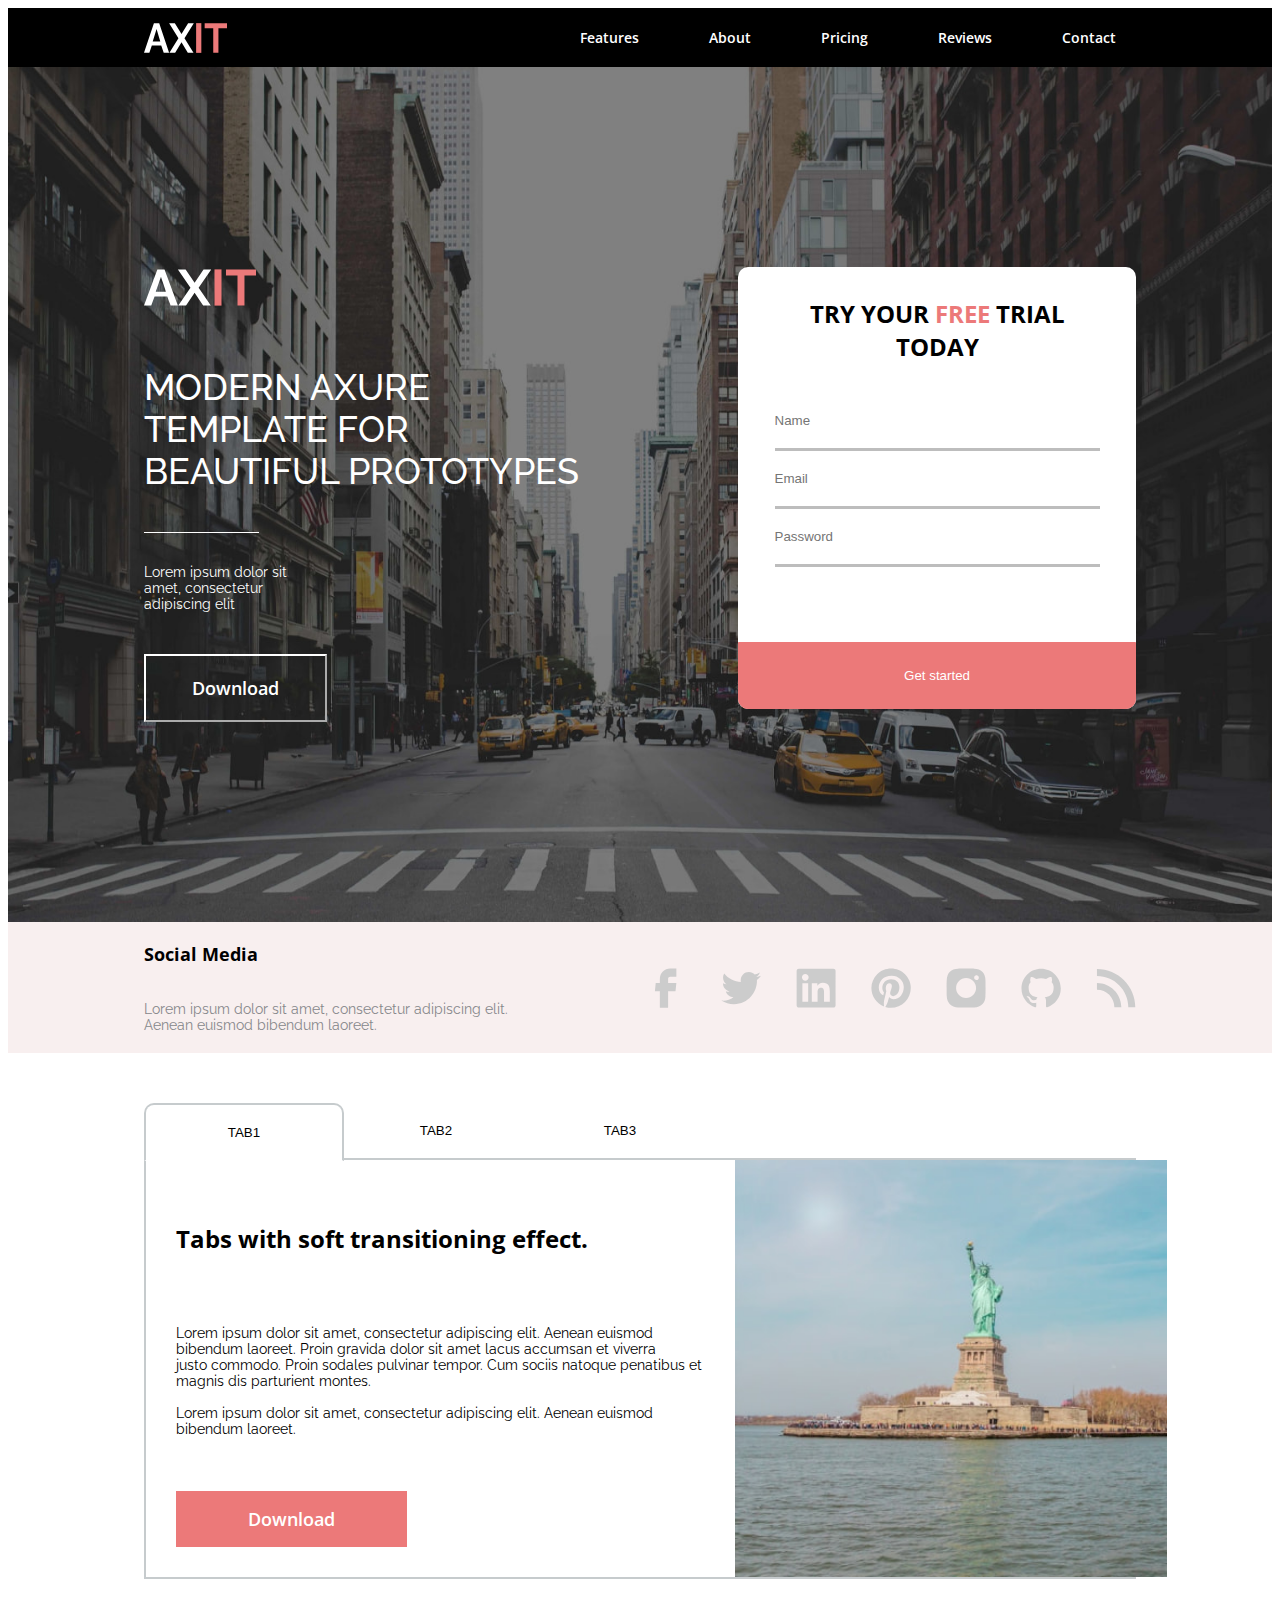
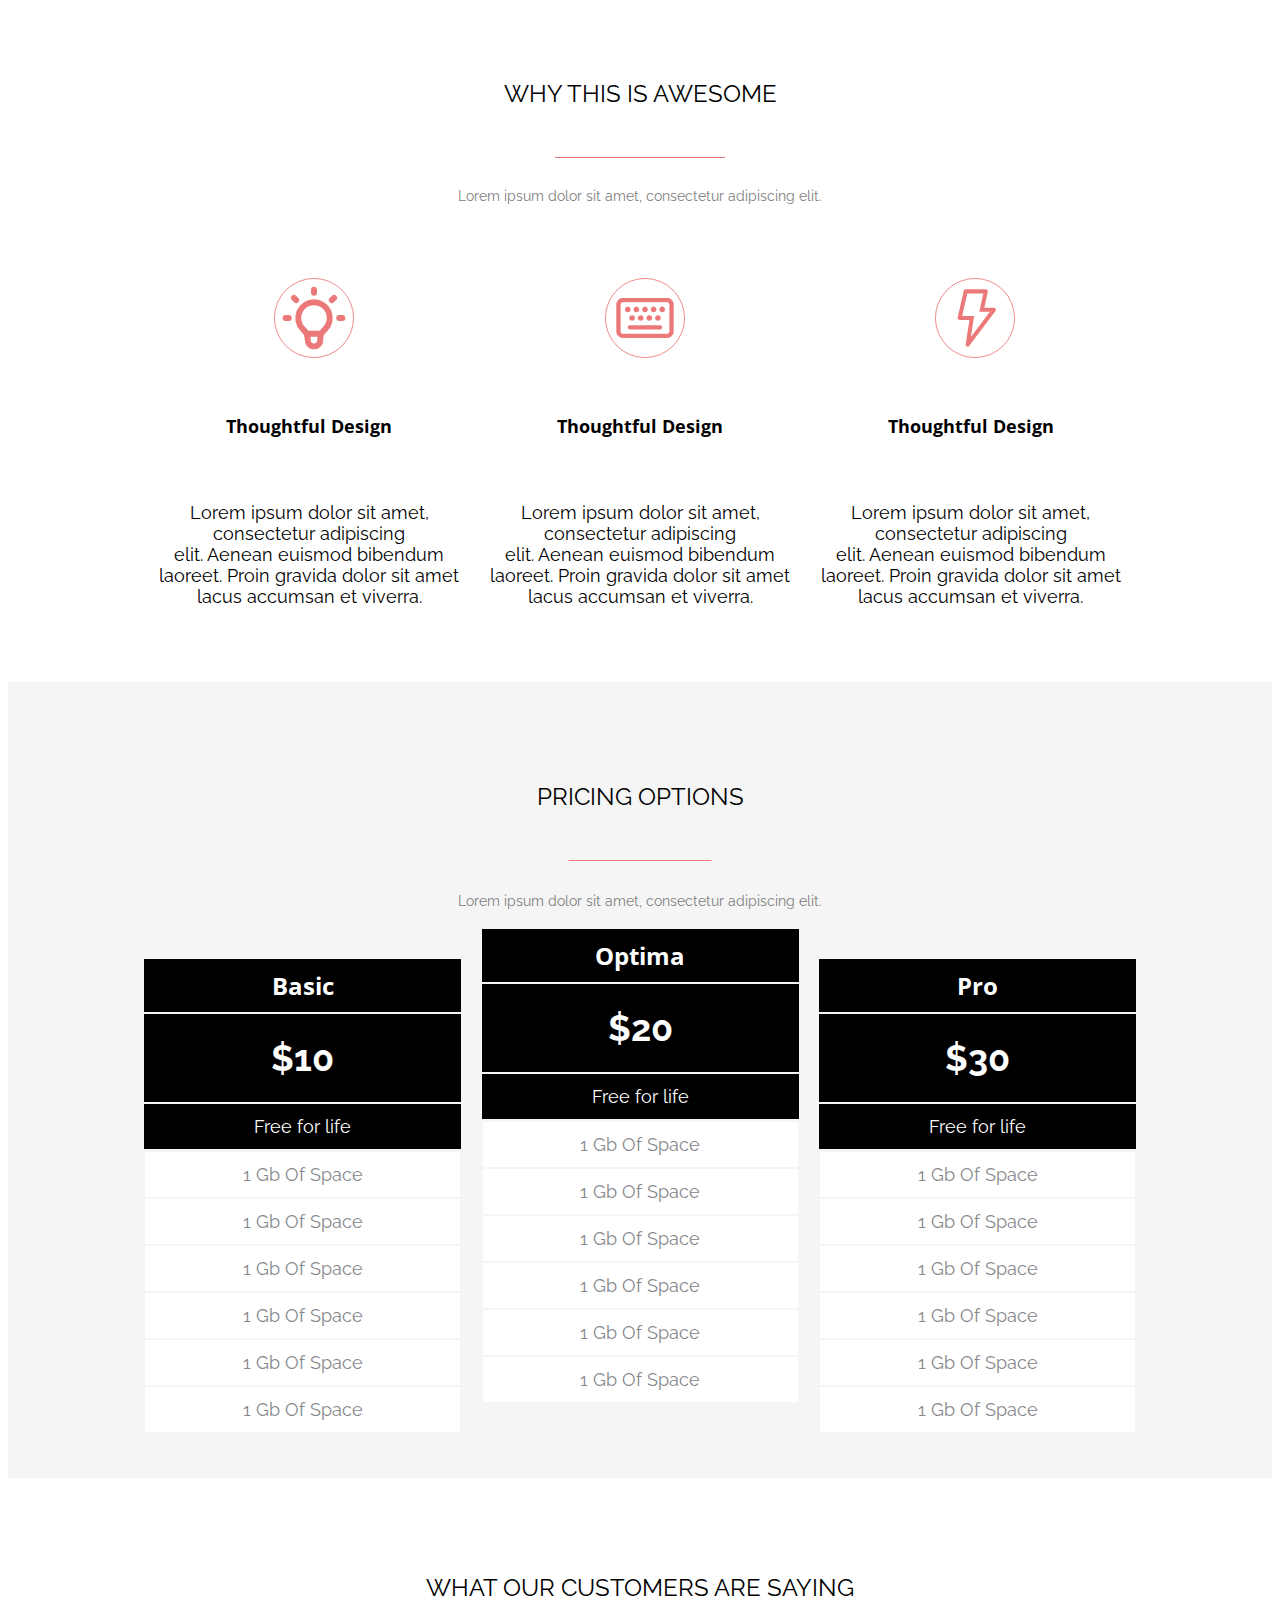
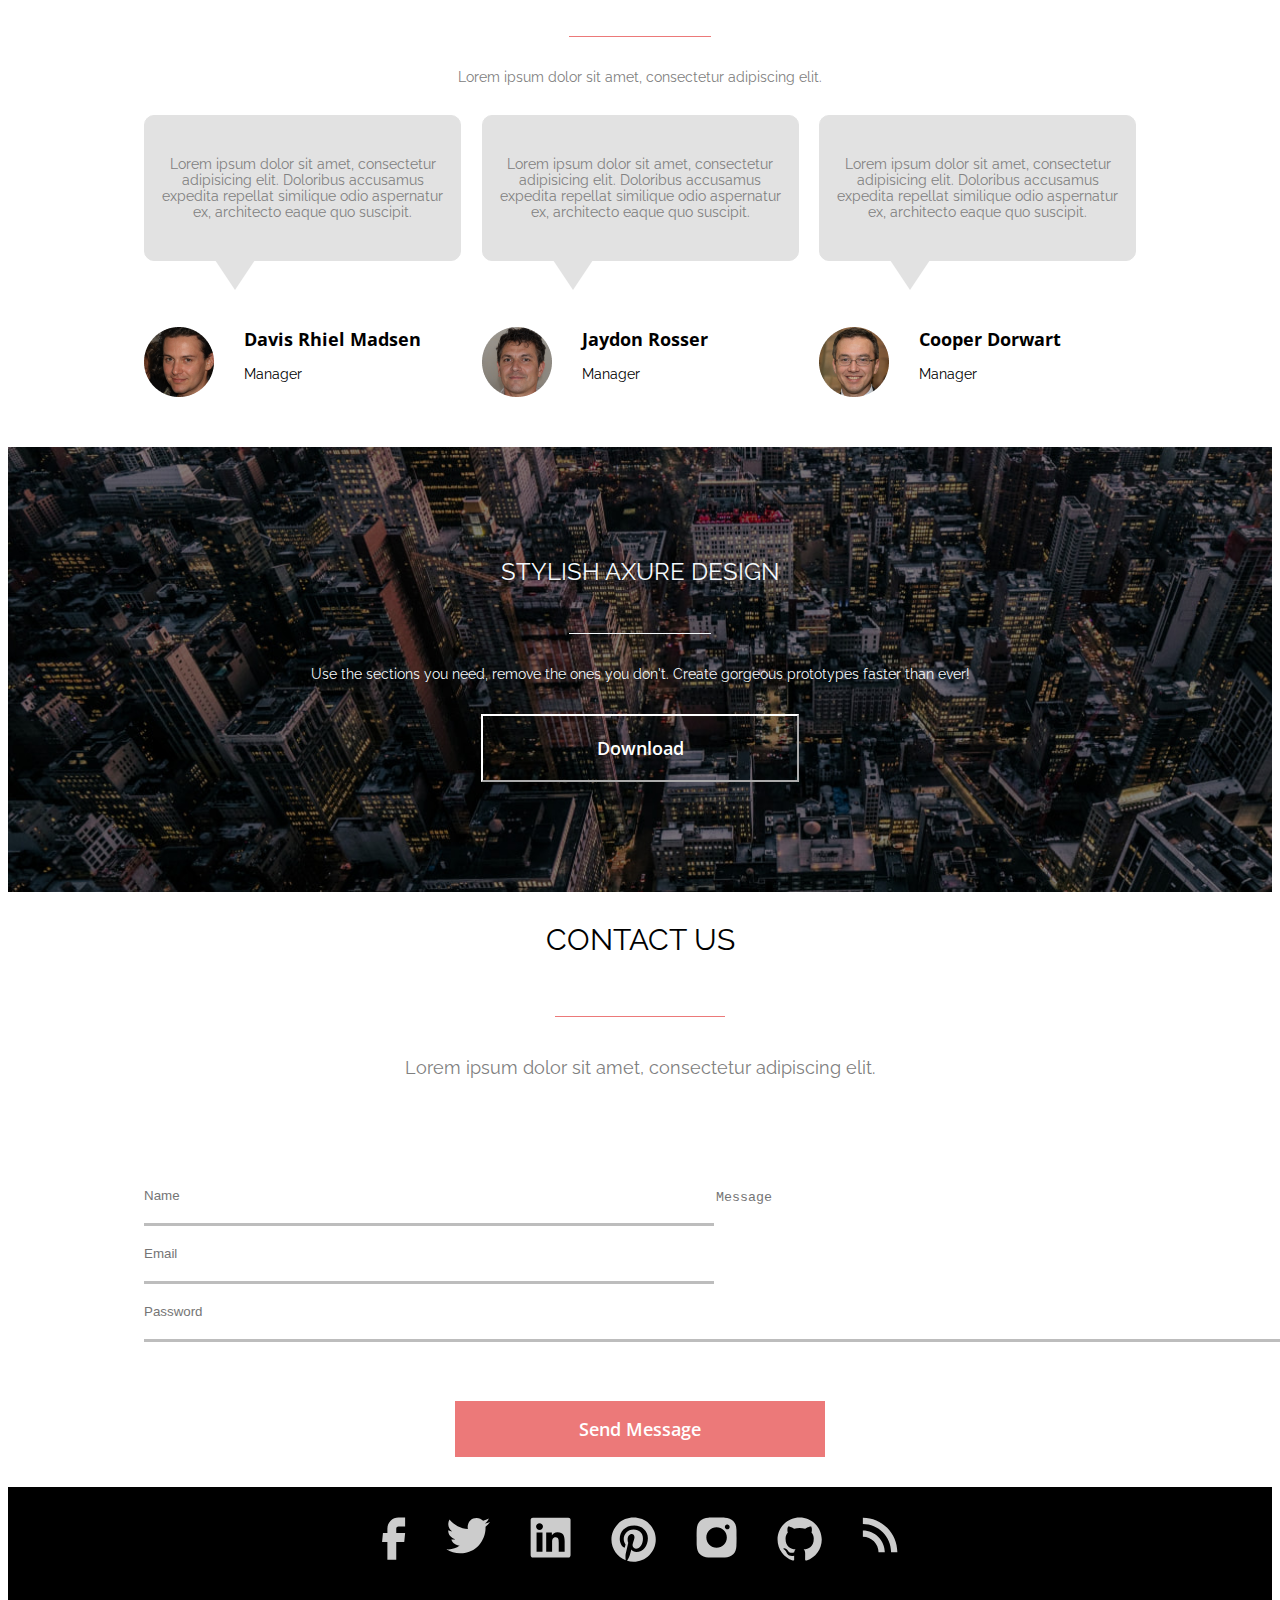
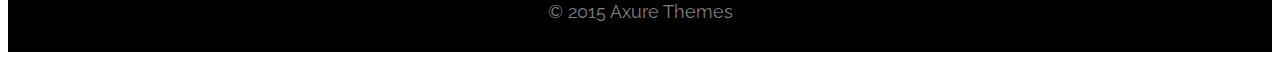
==== index.html @ 481544b3 "homework1" ====
<!DOCTYPE html>
<html lang="en">
<head>
    <meta charset="UTF-8">
    <title>Title</title>
    <link href="https://fonts.googleapis.com/css2?family=Raleway&display=swap" rel="stylesheet">
    <link href="https://fonts.googleapis.com/css2?family=Open+Sans&display=swap" rel="stylesheet">
    <link rel="stylesheet" href="css/main.css" type="text/css">
    <meta name="viewport" content="width=device-width, initial-scale=1.0">
</head>
<body>
<header class="header">
    <div class="loft container">
        <img class="loft__logo" src="/picture/header/AXIT.svg" alt="AXIT" width="83px" height="30px">
        <nav>
        <ul class="loft__menu menu">
            <li><a class="menu__nav" href="#">Features</a></li>
            <li><a class="menu__nav" href="#">About</a></li>
            <li><a style="color:white" class="menu__nav" href="#Pricing">Pricing</a></li>
            <li><a class="menu__nav" href="#">Reviews</a></li>
            <li><a style="color:white" class="menu__nav" href="#Contact">Contact</a></li>
        </ul>
        </nav>
    </div>
</header>
<main>
<section class="axit">
    <div class="container preview">
        <div class="container__content">
            <img src="/picture/AXIT/axit-logo(desktop).svg" class="container__content--axit" width="165px" height="55px" alt="AXIT">
            <h1 class="container__content--title">MODERN AXURE TEMPLATE FOR BEAUTIFUL PROTOTYPES</h1>
            <p class="container__content--subtitle">Lorem ipsum dolor sit amet, consectetur adipiscing elit</p>
            <button class="container__content--button">Download</button>
        </div>
        <form class="container__input" method="post" action="">
            <h2 class="container__input--title free">TRY YOUR <span class="free__color">FREE</span> TRIAL TODAY</h2>
<label>
    <input class="container__input--field" type="text" placeholder="Name" name="Name">
</label>
            <label>
                <input class="container__input--field" type="email" placeholder="Email" name="email">
            </label>
           <label>
               <input class="container__input--field" type="password" placeholder="Password" name="password">
           </label>
            <input class="container__input--button" type="submit" value="Get started">
        </form>
    </div>
</section>
<section class="social-media">
    <div class="social container">
        <div class="social__network">
            <h2 class="social__network--title">Social Media</h2>
            <p class="social__network--subtitle">Lorem ipsum dolor sit amet, consectetur adipiscing elit.
                Aenean euismod bibendum laoreet.</p>
        </div>
        <ul class="social__logo">
            <li>
                <a href="#" title="Facebook" class="social__img-wrap">
                    <img src="/picture/footer/facebook.svg" alt="facebook" class="social__img"></a></li>
            <li>
                <a href="#" title="Twitter" class="social__img-wrap">
                    <img src="/picture/footer/twitter.svg" alt="twitter" class="social__img"></a></li>
            <li>
                <a href="#" title="LinkedIn" class="social__img-wrap">
                    <img src="/picture/footer/in.svg" alt="in" class="social__img"></a></li>
            <li>
                <a href="#" title="Pinterest" class="social__img-wrap">
                    <img src="/picture/footer/p.svg" alt="p" class="social__img"></a></li>
            <li>
                <a href="#" title="Instagram" class="social__img-wrap">
                    <img src="/picture/footer/insta.svg" alt="insta" class="social__img"></a></li>
            <li>
                <a href="#" title="Github" class="social__img-wrap">
                    <img src="/picture/footer/github.svg" alt="github" class="social__img"></a></li>
            <li>
                <a href="#" title="Wi-Fi" class="social__img-wrap">
                    <img src="/picture/footer/wi-fi.svg" alt="wi-fi" class="social__img"></a></li>
        </ul>
    </div>





</section>
<section class="state-freedom">
    <div class="tabs container">
        <ul class="tabs__buttons button">
            <li>
                <button class="button__item button__item--active" type="button">TAB1</button>
            </li>
            <li>
                <button class="button__item" type="button">TAB2</button>
            </li>
            <li>
                <button class="button__item" type="button">TAB3</button>
            </li>
        </ul>

        <div class="content">
            <div class="content__description">
                <h2 class="content__description--title" >Tabs with soft transitioning effect.</h2>
                <p class="content__description--information">Lorem ipsum dolor sit amet, consectetur adipiscing elit. Aenean euismod<br>
                bibendum laoreet. Proin gravida dolor sit amet lacus accumsan et viverra<br>
                justo commodo. Proin sodales pulvinar tempor. Cum sociis natoque
                penatibus et magnis dis parturient montes.<br>
                <br>
                Lorem ipsum dolor sit amet, consectetur adipiscing elit. Aenean euismod
                bibendum laoreet.</p>
                <button class="content__description--button" type="button">Download</button>
                </div>
            <picture>
                <source srcset="/picture/State(tablet).jpg" media="(max-width:1510px)">
                <img class="state" src="/picture/Rectangle 111.png" alt="freedom">
            </picture>
        </div>
    </div>
</section>
<section class="awesome container">
    <h2 class="title">WHY THIS IS AWESOME</h2>

    <p class="subtitle">Lorem ipsum dolor sit amet, consectetur adipiscing elit.</p>
    <ul class="description">
        <li class="description__design">
            <p class="description__design--title awesome-lamp">Thoughtful Design</p>
            <p class="description__design--information">Lorem ipsum dolor sit amet, consectetur adipiscing<br>
            elit. Aenean euismod bibendum laoreet. Proin gravida  dolor sit amet lacus accumsan et viverra.</p>
        </li>
        <li class="description__design">
            <p class="description__design--title awesome-board">Thoughtful Design</p>
            <p class="description__design--information">Lorem ipsum dolor sit amet, consectetur adipiscing<br>
            elit. Aenean euismod bibendum laoreet. Proin gravida  dolor sit amet lacus accumsan et viverra.</p>
        </li>
        <li class="description__design">

            <p class="description__design--title awesome-lightning">Thoughtful Design</p>
            <p class="description__design--information">Lorem ipsum dolor sit amet, consectetur adipiscing<br>
            elit. Aenean euismod bibendum laoreet. Proin gravida  dolor sit amet lacus accumsan et viverra.</p>
        </li>
    </ul>
</section>
<section id="Pricing" class="pricing-options">
<div class="container">
    <h3 class="options">PRICING OPTIONS</h3>
    <p class="subhead">Lorem ipsum dolor sit amet, consectetur adipiscing elit.</p>
        <ul class="blocks">
            <li class="blocks__paragraph">
                <h3 class="blocks__paragraph--basic">Basic</h3>
                <p class="blocks__paragraph--10">$10</p>
                <p class="blocks__paragraph--life">Free for life</p>
                <p class="blocks__paragraph--1gb">1 Gb Of Space</p>
                <p class="blocks__paragraph--1gb">1 Gb Of Space</p>
                <p class="blocks__paragraph--1gb">1 Gb Of Space</p>
                <p class="blocks__paragraph--1gb">1 Gb Of Space</p>
                <p class="blocks__paragraph--1gb">1 Gb Of Space</p>
                <p class="blocks__paragraph--1gb">1 Gb Of Space</p>
        </li>
        <li class="blocks__paragraph blocks__middle">
            <h3 class="blocks__paragraph--basic">Optima</h3>
            <p class="blocks__paragraph--10">$20</p>
            <p class="blocks__paragraph--life">Free for life</p>
            <p class="blocks__paragraph--1gb">1 Gb Of Space</p>
            <p class="blocks__paragraph--1gb">1 Gb Of Space</p>
            <p class="blocks__paragraph--1gb">1 Gb Of Space</p>
            <p class="blocks__paragraph--1gb">1 Gb Of Space</p>
            <p class="blocks__paragraph--1gb">1 Gb Of Space</p>
            <p class="blocks__paragraph--1gb">1 Gb Of Space</p>
        </li>
        <li class="blocks__paragraph">
            <h3 class="blocks__paragraph--basic">Pro</h3>
            <p class="blocks__paragraph--10">$30</p>
            <p class="blocks__paragraph--life">Free for life</p>
            <p class="blocks__paragraph--1gb">1 Gb Of Space</p>
            <p class="blocks__paragraph--1gb">1 Gb Of Space</p>
            <p class="blocks__paragraph--1gb">1 Gb Of Space</p>
            <p class="blocks__paragraph--1gb">1 Gb Of Space</p>
            <p class="blocks__paragraph--1gb">1 Gb Of Space</p>
            <p class="blocks__paragraph--1gb">1 Gb Of Space</p>
        </li>
    </ul>
</div>
</section>
<section class="customers container">
    <h3 class="customers__header">WHAT OUR CUSTOMERS ARE SAYING</h3>
    <p class="customers__subhead">Lorem ipsum dolor sit amet, consectetur adipiscing elit.</p>

    <ul class="list">
        <li class="list__description none">
            <p class="list__description--information">Lorem ipsum dolor sit amet,
                consectetur adipisicing elit. Doloribus
                accusamus expedita repellat similique
                odio aspernatur ex, architecto eaque
                quo suscipit.</p>
        <div class="workers">
            <img src="picture/Ellipse 7 (1).png" alt="face">
            <div class="contacts">
                <p class="contacts__name">Davis Rhiel Madsen</p>
                <p class="contacts__info">Manager</p>
            </div>
        </div>
        </li>

        <li class="list__description">
            <p class="list__description--information">Lorem ipsum dolor sit amet,
                consectetur adipisicing elit. Doloribus
                accusamus expedita repellat similique
                odio aspernatur ex, architecto eaque
                quo suscipit.</p>
        <div class="workers">
            <img src="picture/второй.png" alt="face2">
            <div>
            <p class="contacts__name">Jaydon Rosser</p>
            <p class="contacts__info">Manager</p>
        </div>
        </div>

        </li>

        <li class="list__description none">
            <p class="list__description--information">Lorem ipsum dolor sit amet,
                consectetur adipisicing elit. Doloribus
                accusamus expedita repellat similique
                odio aspernatur ex, architecto eaque
                quo suscipit.</p>
        <div class="workers">
            <img src="picture/третий.png" alt="face3">
            <div>
                <p class="contacts__name">Cooper Dorwart</p>
                <p class="contacts__info">Manager</p>
        </div>
        </div>
        </li>
    </ul>


</section>
<section class="design-section">
    <div class="design container">
        <h3 class="design__title">STYLISH AXURE DESIGN</h3>
        <p class="design__subtitle">Use the sections you need, remove the ones you don't.  Create gorgeous prototypes faster than ever!</p>
        <button class="design__tab">Download</button>
    </div>
</section>
    <section id="Contact" class="contact">
        <div class="container">
            <h2 class="contact__header">CONTACT US</h2>

            <p class="contact__subtitle">Lorem ipsum dolor sit amet, consectetur adipiscing elit.</p>
            <form class="field" method="post">
                <div class="field__main">
                <div class="field__left">
                    <label>
                        <input class="field__left--one" type="text" placeholder="Name">
                    </label>
                    <label>
                        <input class="field__left--one" type="email" placeholder="Email">
                    </label>
                    <label>
                        <input class="field__left--one" type="password" placeholder="Password">
                    </label>
                </div>
                <div class="field__right">
                    <label>
                        <textarea class="field__right--one" placeholder="Message"></textarea>
                    </label>
                </div>
                </div>
            <button class="button-submit" type="submit">Send Message</button>
            </form>
        </div>
    </section>
</main>
<footer class="footer">
    <div class="container">
    <ul class="logo">
        <li><a href="https://www.facebook.com/" title="Facebook"><img class="logo__facebook" src="/picture/footer/facebook.svg" alt="facebook"></a></li>
        <li><a href="#" title="Twitter"><img class="logo__twitter" src="/picture/footer/twitter.svg" alt="twitter"></a></li>
        <li><a href="#" title="LinkedIn"><img class="logo__in" src="/picture/footer/in.svg" alt="in"></a></li>
        <li><a href="#" title="Pinterest"><img class="logo__p" src="/picture/footer/p.svg" alt="p"></a></li>
        <li><a href="#" title="Instagram"><img class="logo__insta" src="/picture/footer/insta.svg" alt="insta"></a></li>
        <li><a href="#" title="Github"><img class="logo__github" src="/picture/footer/github.svg" alt="github"></a></li>
        <li><a href="#" title="Wi-Fi"><img class="logo__wi-fi" src="/picture/footer/wi-fi.svg" alt="wi-fi"></a></li>
    </ul>
    <p class="office">© 2015 Axure Themes</p>
    </div>

</footer>
</body>
</html>
---- css/main.css ----
@import "general.css";
@import "awesome.css";
@import "customers.css";
@import "state-freedom.css";
@import "pricing-options.css";
@import "design-section.css";
@import "footer.css";
@import "header.css";
@import "axit.css";
@import "social-media.css";
@import "contact.css";
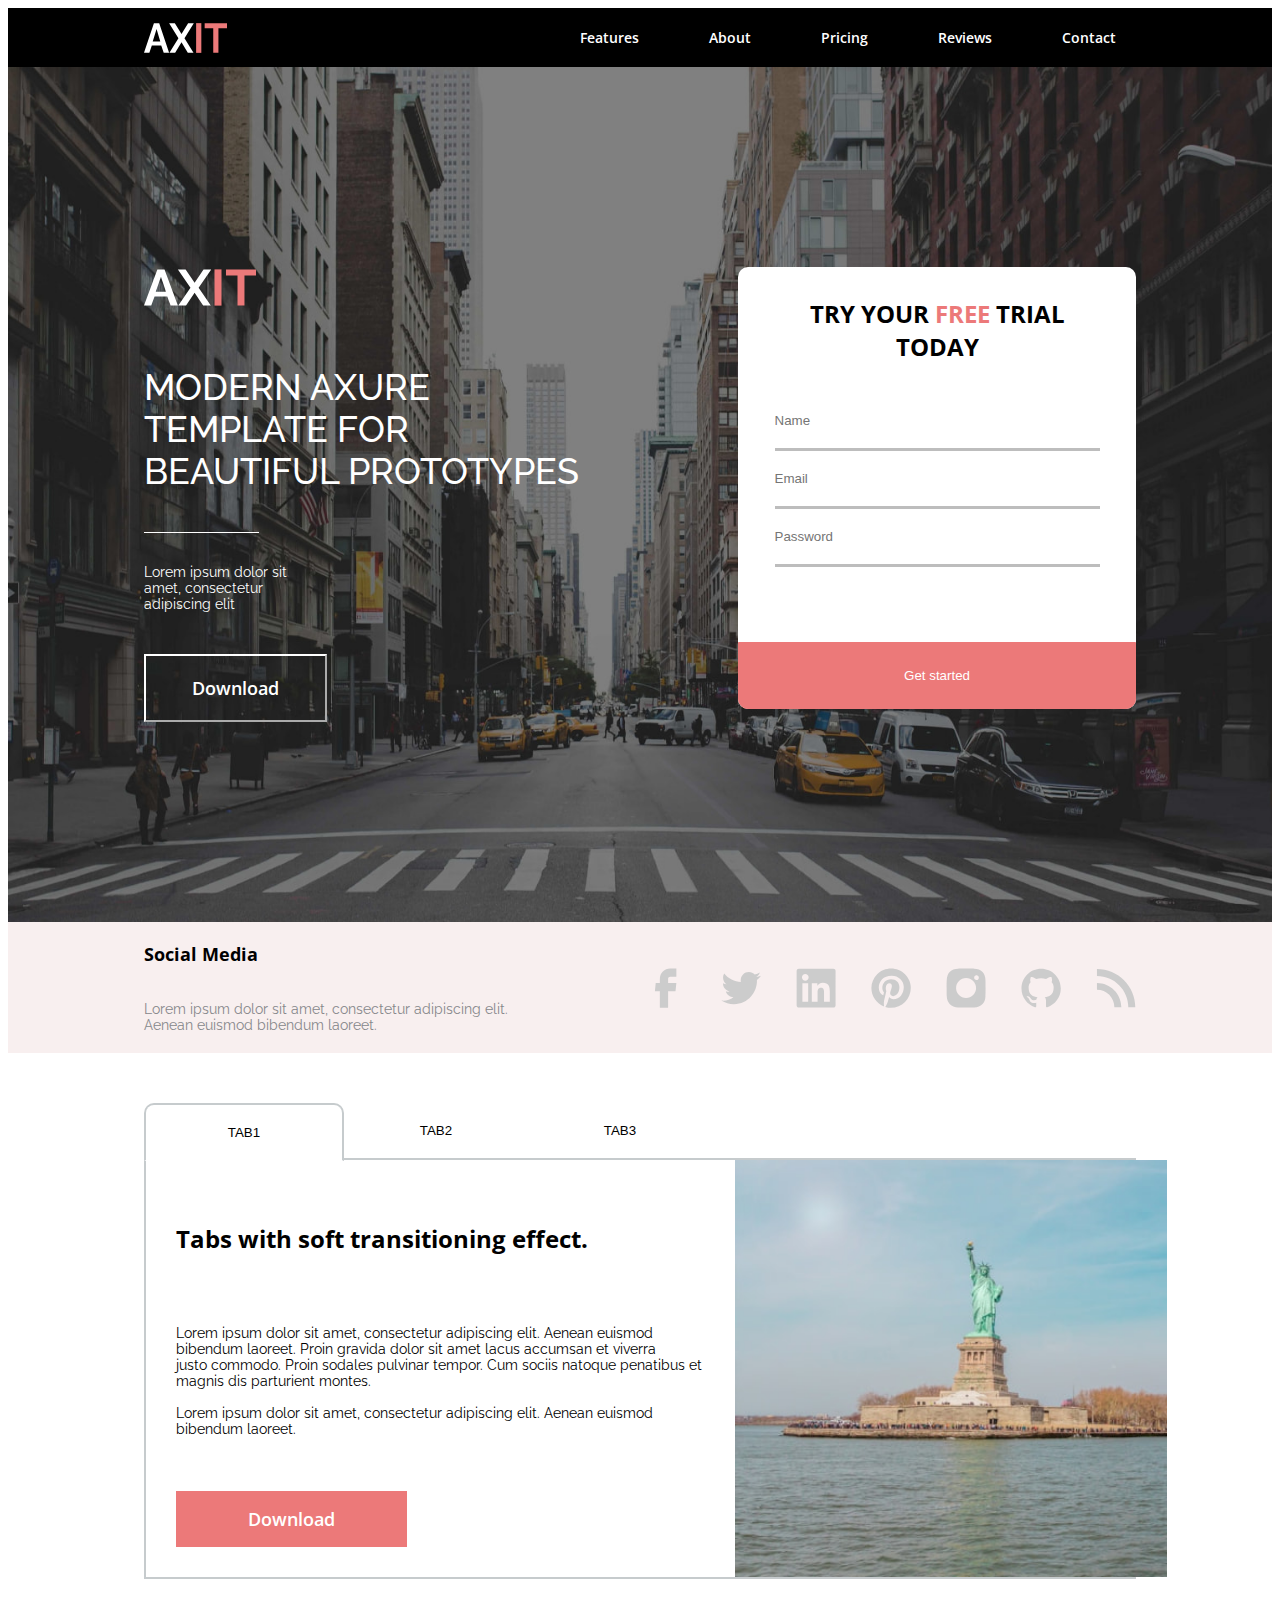
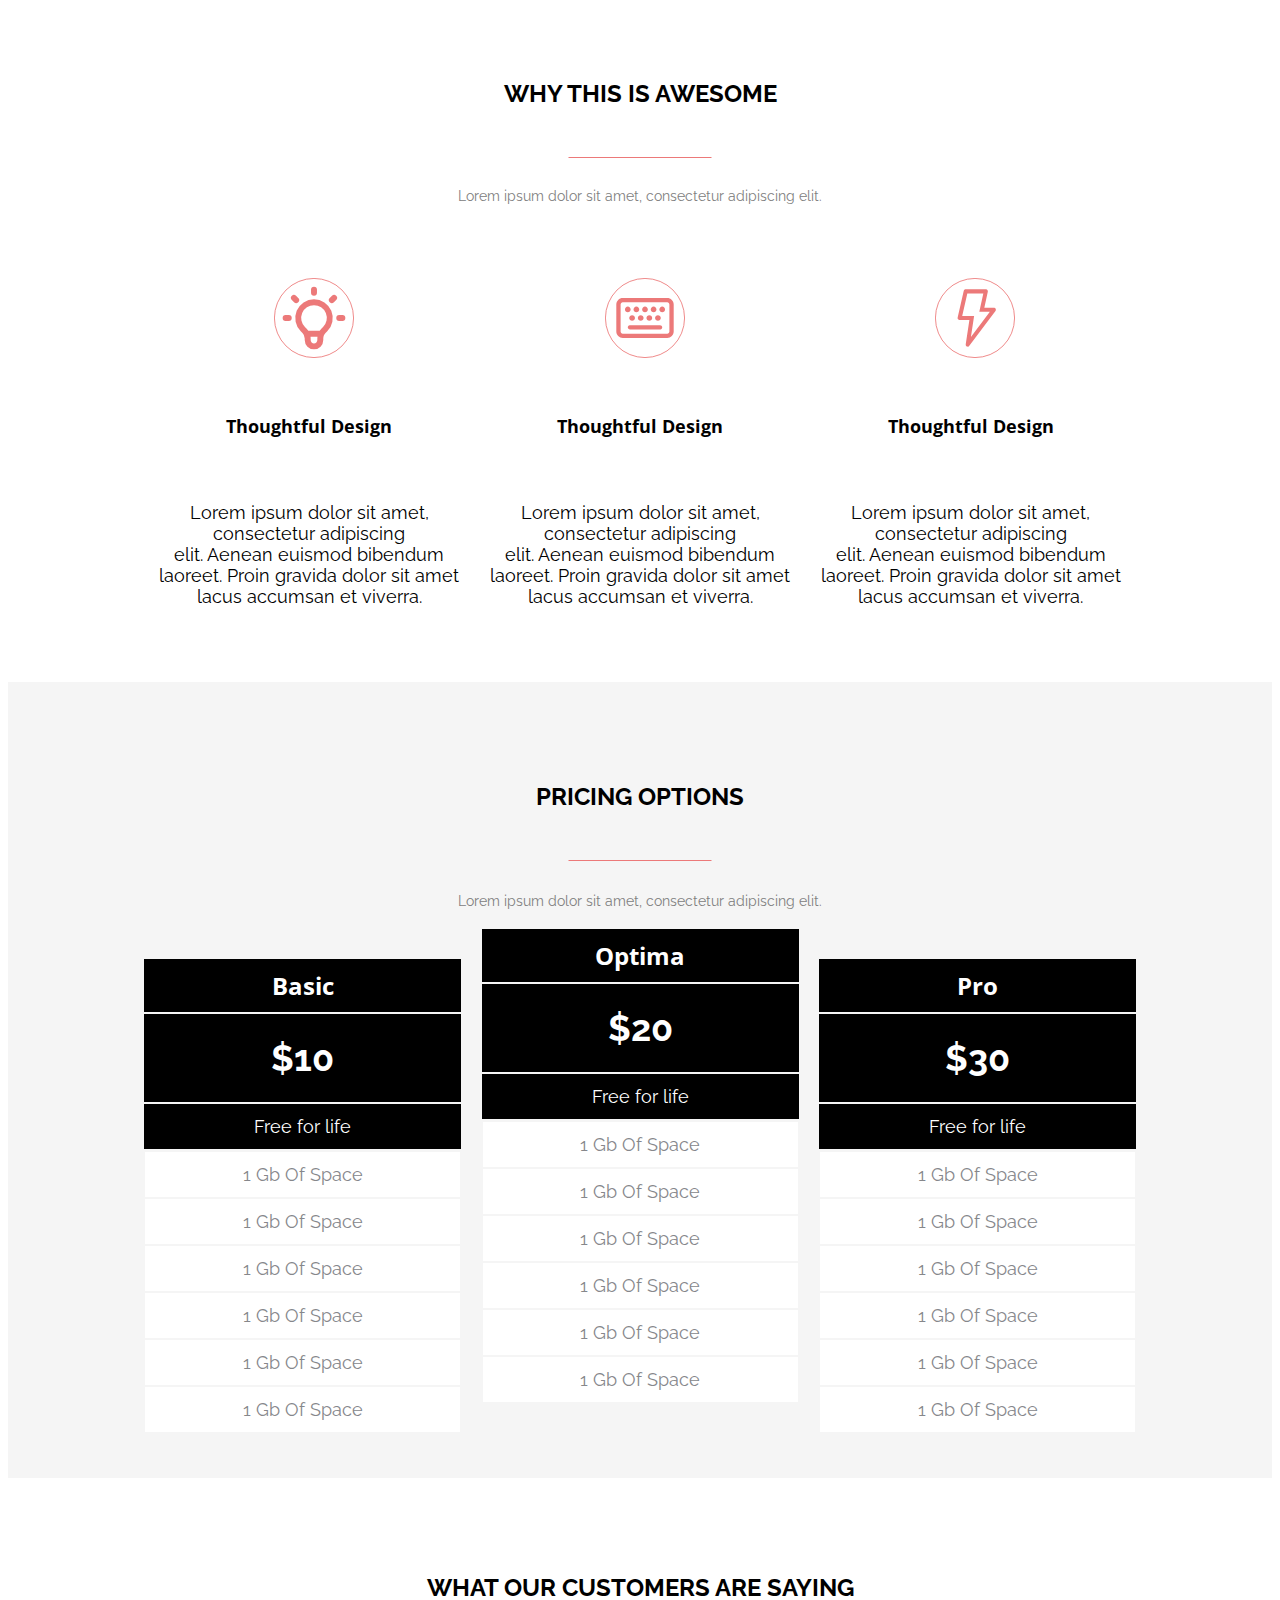
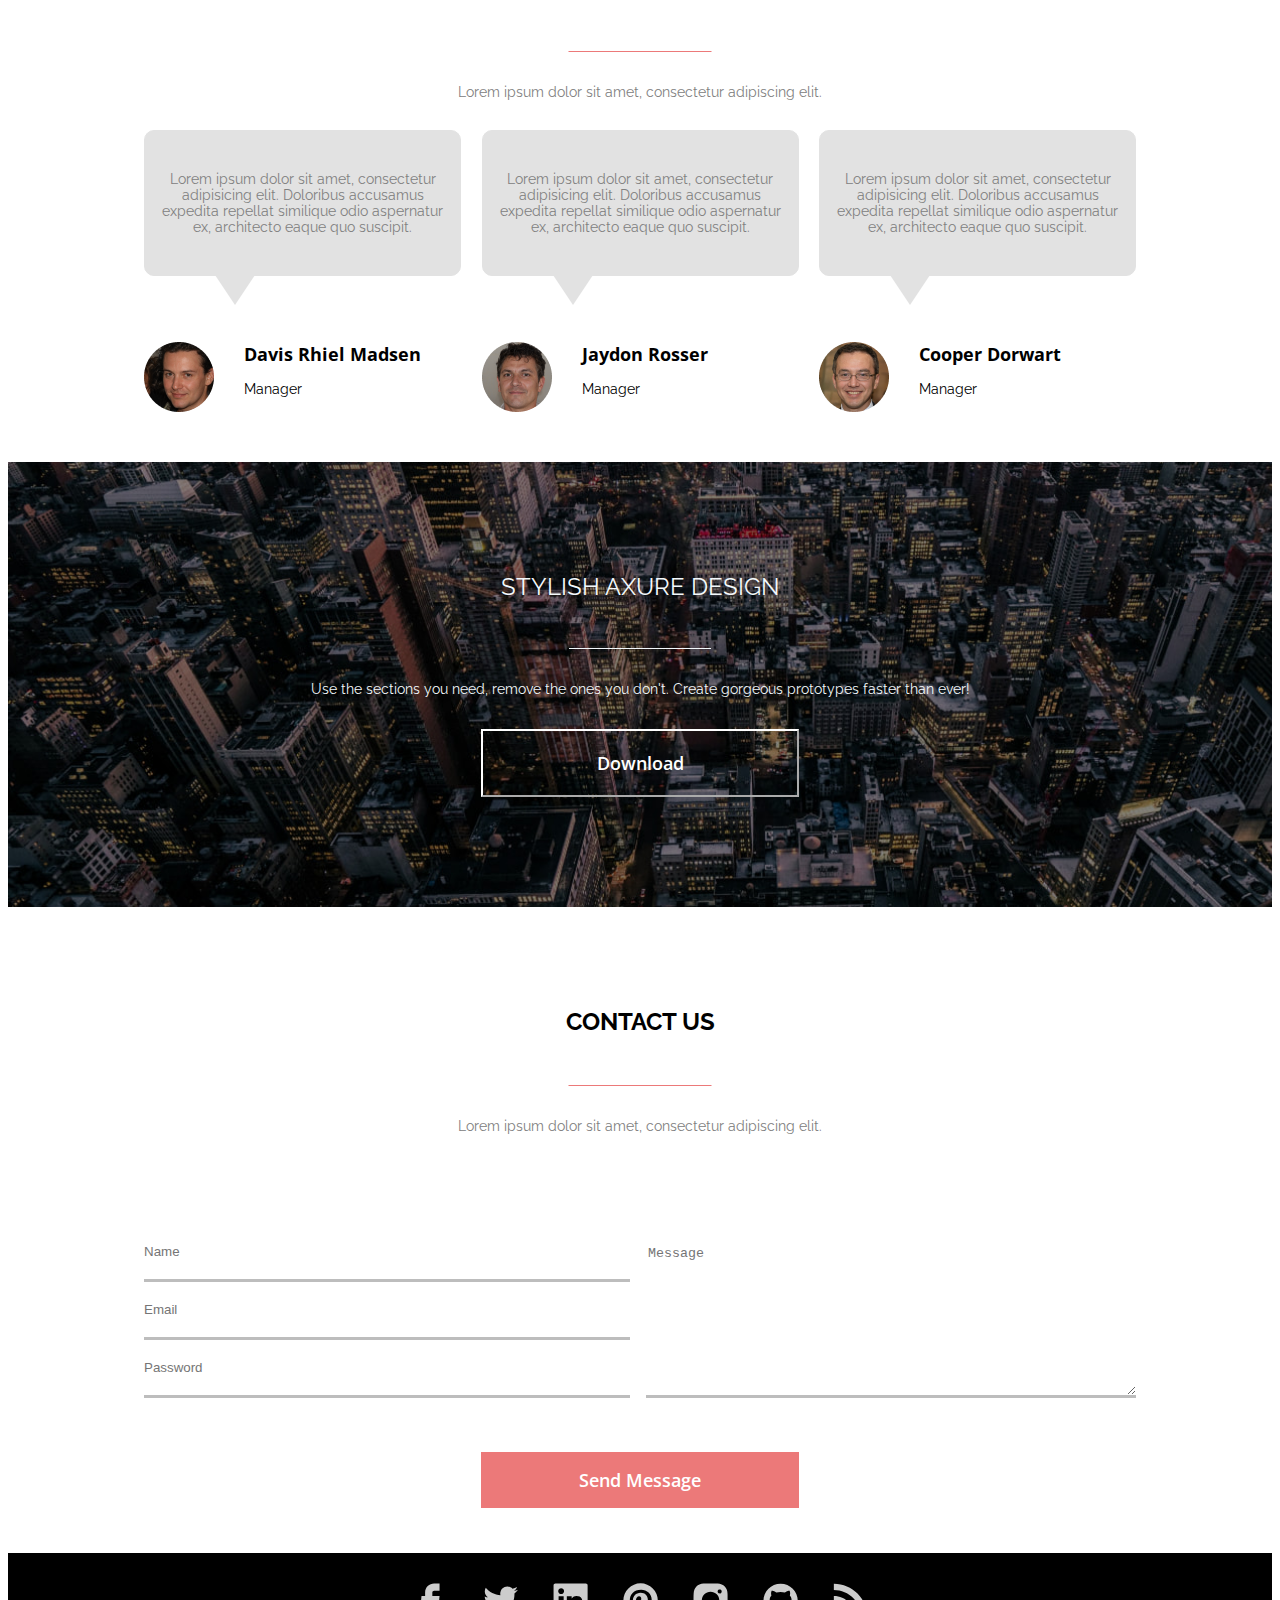
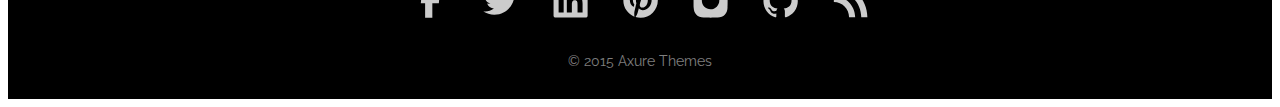
==== commit d26402b4: "homework1" ====
--- a/index.html
+++ b/index.html
@@ -142,7 +142,7 @@
 </section>
 <section id="Pricing" class="pricing-options">
 <div class="container">
-    <h3 class="options">PRICING OPTIONS</h3>
+    <h3 class="title">PRICING OPTIONS</h3>
     <p class="subhead">Lorem ipsum dolor sit amet, consectetur adipiscing elit.</p>
         <ul class="blocks">
             <li class="blocks__paragraph">
@@ -182,7 +182,7 @@
 </div>
 </section>
 <section class="customers container">
-    <h3 class="customers__header">WHAT OUR CUSTOMERS ARE SAYING</h3>
+    <h3 class="title">WHAT OUR CUSTOMERS ARE SAYING</h3>
     <p class="customers__subhead">Lorem ipsum dolor sit amet, consectetur adipiscing elit.</p>
 
     <ul class="list">
@@ -232,8 +232,6 @@
         </div>
         </li>
     </ul>
-
-
 </section>
 <section class="design-section">
     <div class="design container">
@@ -244,7 +242,7 @@
 </section>
     <section id="Contact" class="contact">
         <div class="container">
-            <h2 class="contact__header">CONTACT US</h2>
+            <h2 class="title">CONTACT US</h2>
 
             <p class="contact__subtitle">Lorem ipsum dolor sit amet, consectetur adipiscing elit.</p>
             <form class="field" method="post">
@@ -274,13 +272,34 @@
 <footer class="footer">
     <div class="container">
     <ul class="logo">
-        <li><a href="https://www.facebook.com/" title="Facebook"><img class="logo__facebook" src="/picture/footer/facebook.svg" alt="facebook"></a></li>
-        <li><a href="#" title="Twitter"><img class="logo__twitter" src="/picture/footer/twitter.svg" alt="twitter"></a></li>
-        <li><a href="#" title="LinkedIn"><img class="logo__in" src="/picture/footer/in.svg" alt="in"></a></li>
-        <li><a href="#" title="Pinterest"><img class="logo__p" src="/picture/footer/p.svg" alt="p"></a></li>
-        <li><a href="#" title="Instagram"><img class="logo__insta" src="/picture/footer/insta.svg" alt="insta"></a></li>
-        <li><a href="#" title="Github"><img class="logo__github" src="/picture/footer/github.svg" alt="github"></a></li>
-        <li><a href="#" title="Wi-Fi"><img class="logo__wi-fi" src="/picture/footer/wi-fi.svg" alt="wi-fi"></a></li>
+        <li>
+            <a href="https://www.facebook.com/" title="Facebook" class="footer__img-wrap">
+                <img class="footer__img" src="/picture/footer/facebook.svg" alt="facebook"></a>
+        </li>
+        <li>
+            <a href="#" title="Twitter" class="footer__img-wrap">
+                <img class="footer__img" src="/picture/footer/twitter.svg" alt="twitter"></a>
+        </li>
+        <li>
+            <a href="#" title="LinkedIn" class="footer__img-wrap">
+                <img class="footer__img" src="/picture/footer/in.svg" alt="in"></a>
+        </li>
+        <li>
+            <a href="#" title="Pinterest" class="footer__img-wrap">
+                <img class="footer__img" src="/picture/footer/p.svg" alt="p"></a>
+        </li>
+        <li>
+            <a href="#" title="Instagram" class="footer__img-wrap">
+                <img class="footer__img" src="/picture/footer/insta.svg" alt="insta"></a>
+        </li>
+        <li>
+            <a href="#" title="Github" class="footer__img-wrap">
+                <img class="footer__img" src="/picture/footer/github.svg" alt="github"></a>
+        </li>
+        <li>
+            <a href="#" title="Wi-Fi" class="footer__img-wrap">
+                <img class="footer__img" src="/picture/footer/wi-fi.svg" alt="wi-fi"></a>
+        </li>
     </ul>
     <p class="office">© 2015 Axure Themes</p>
     </div>
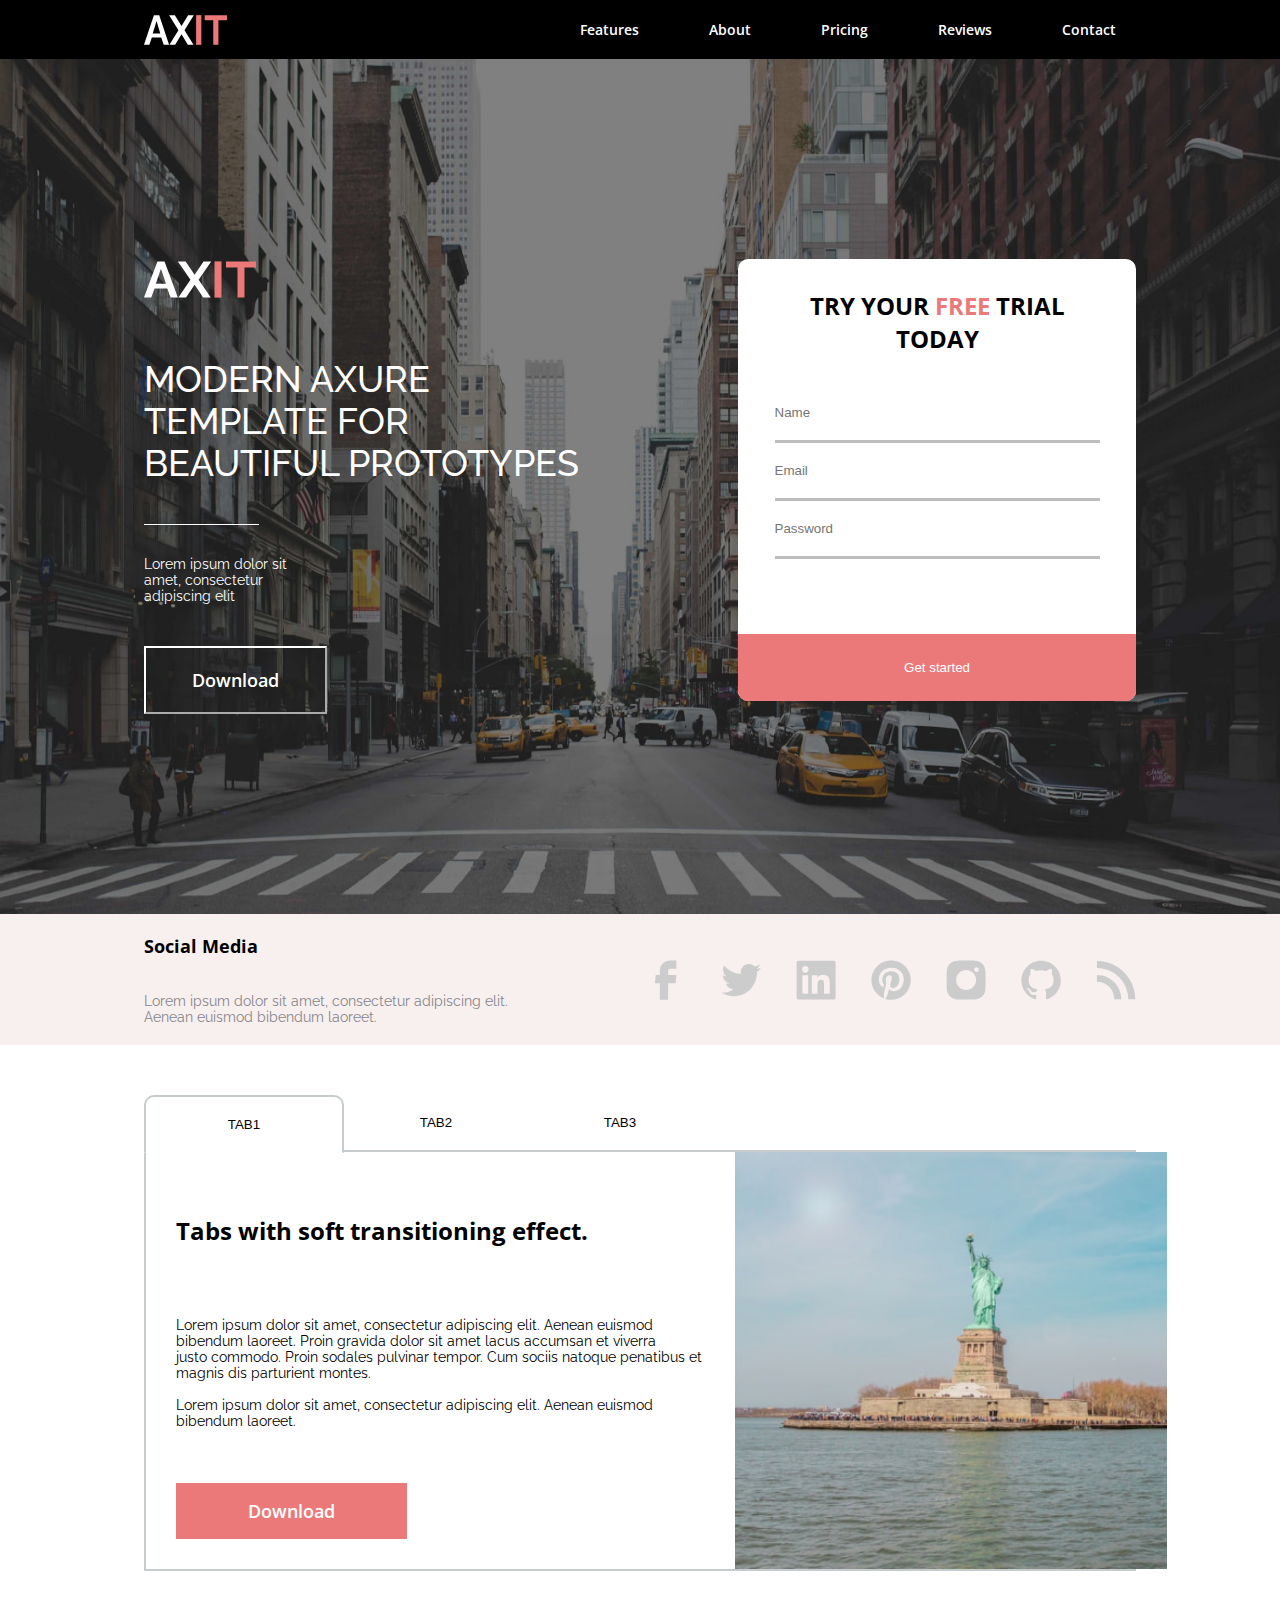
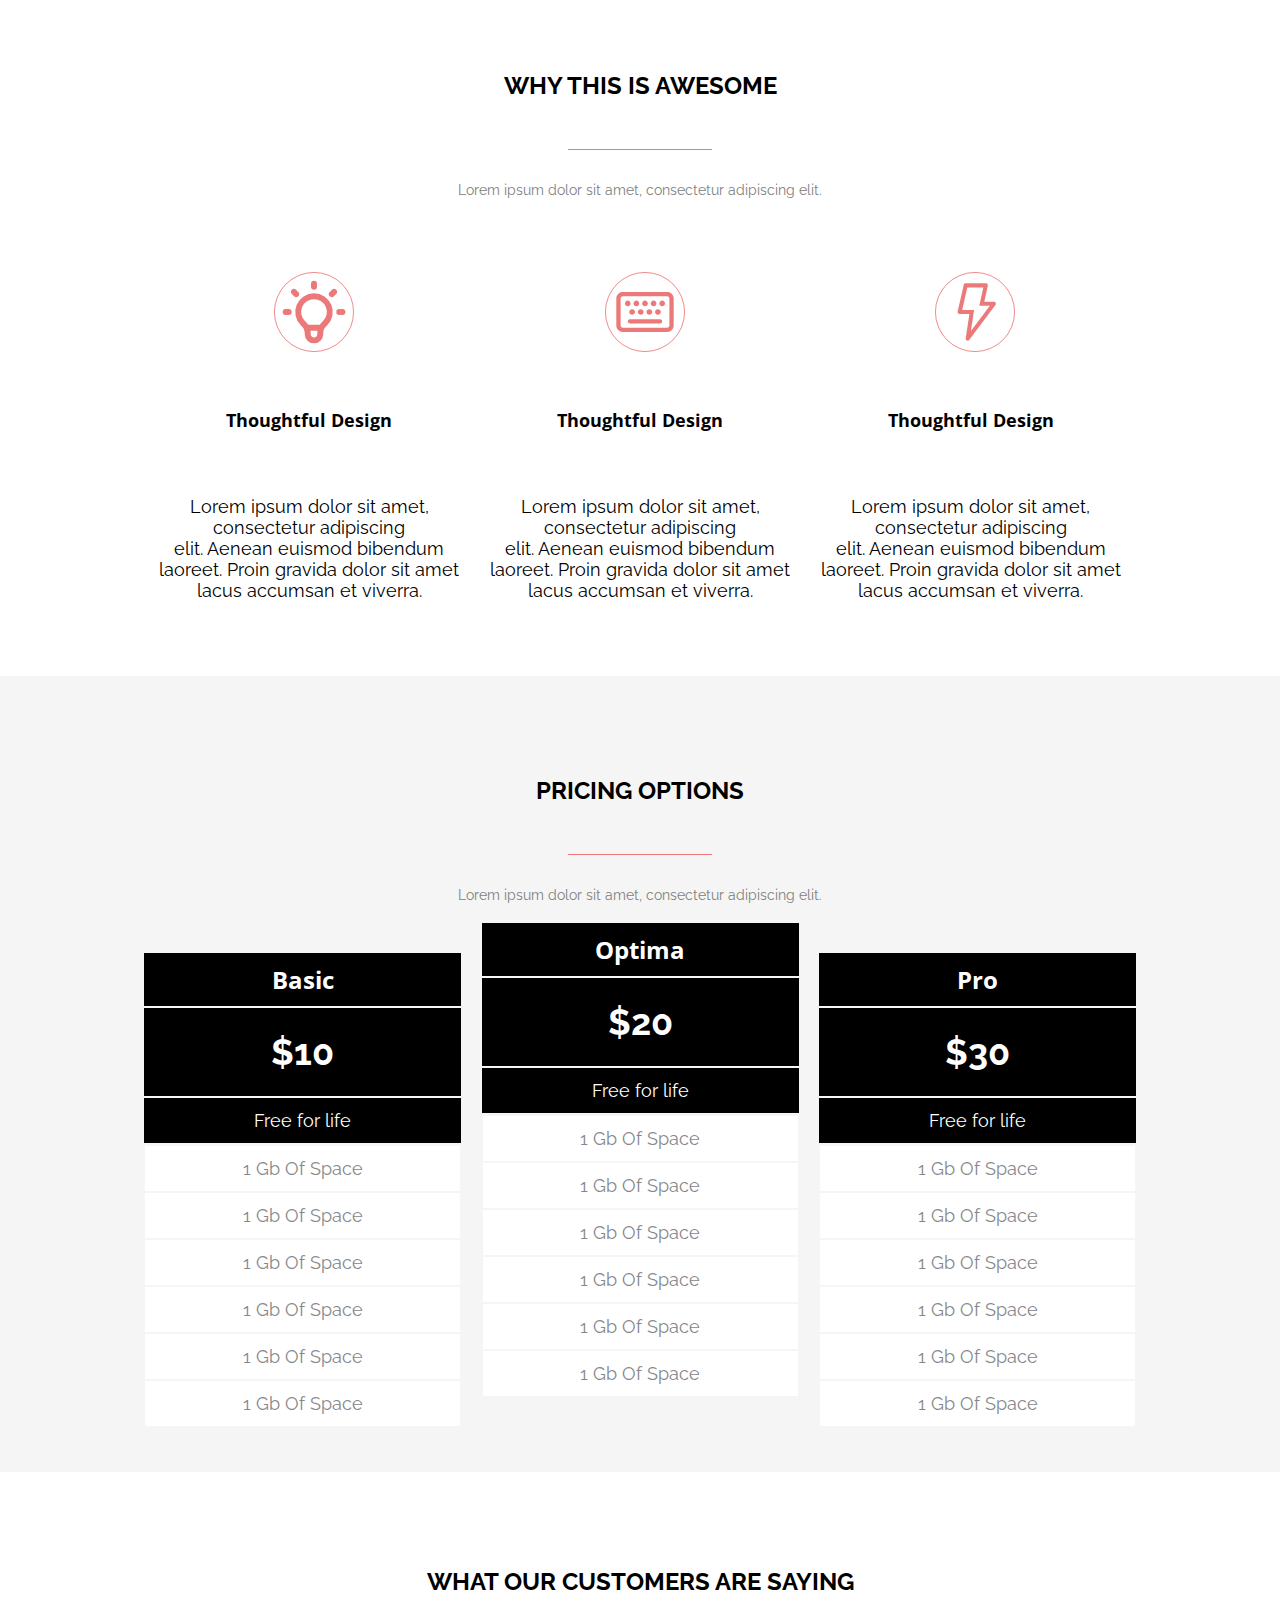
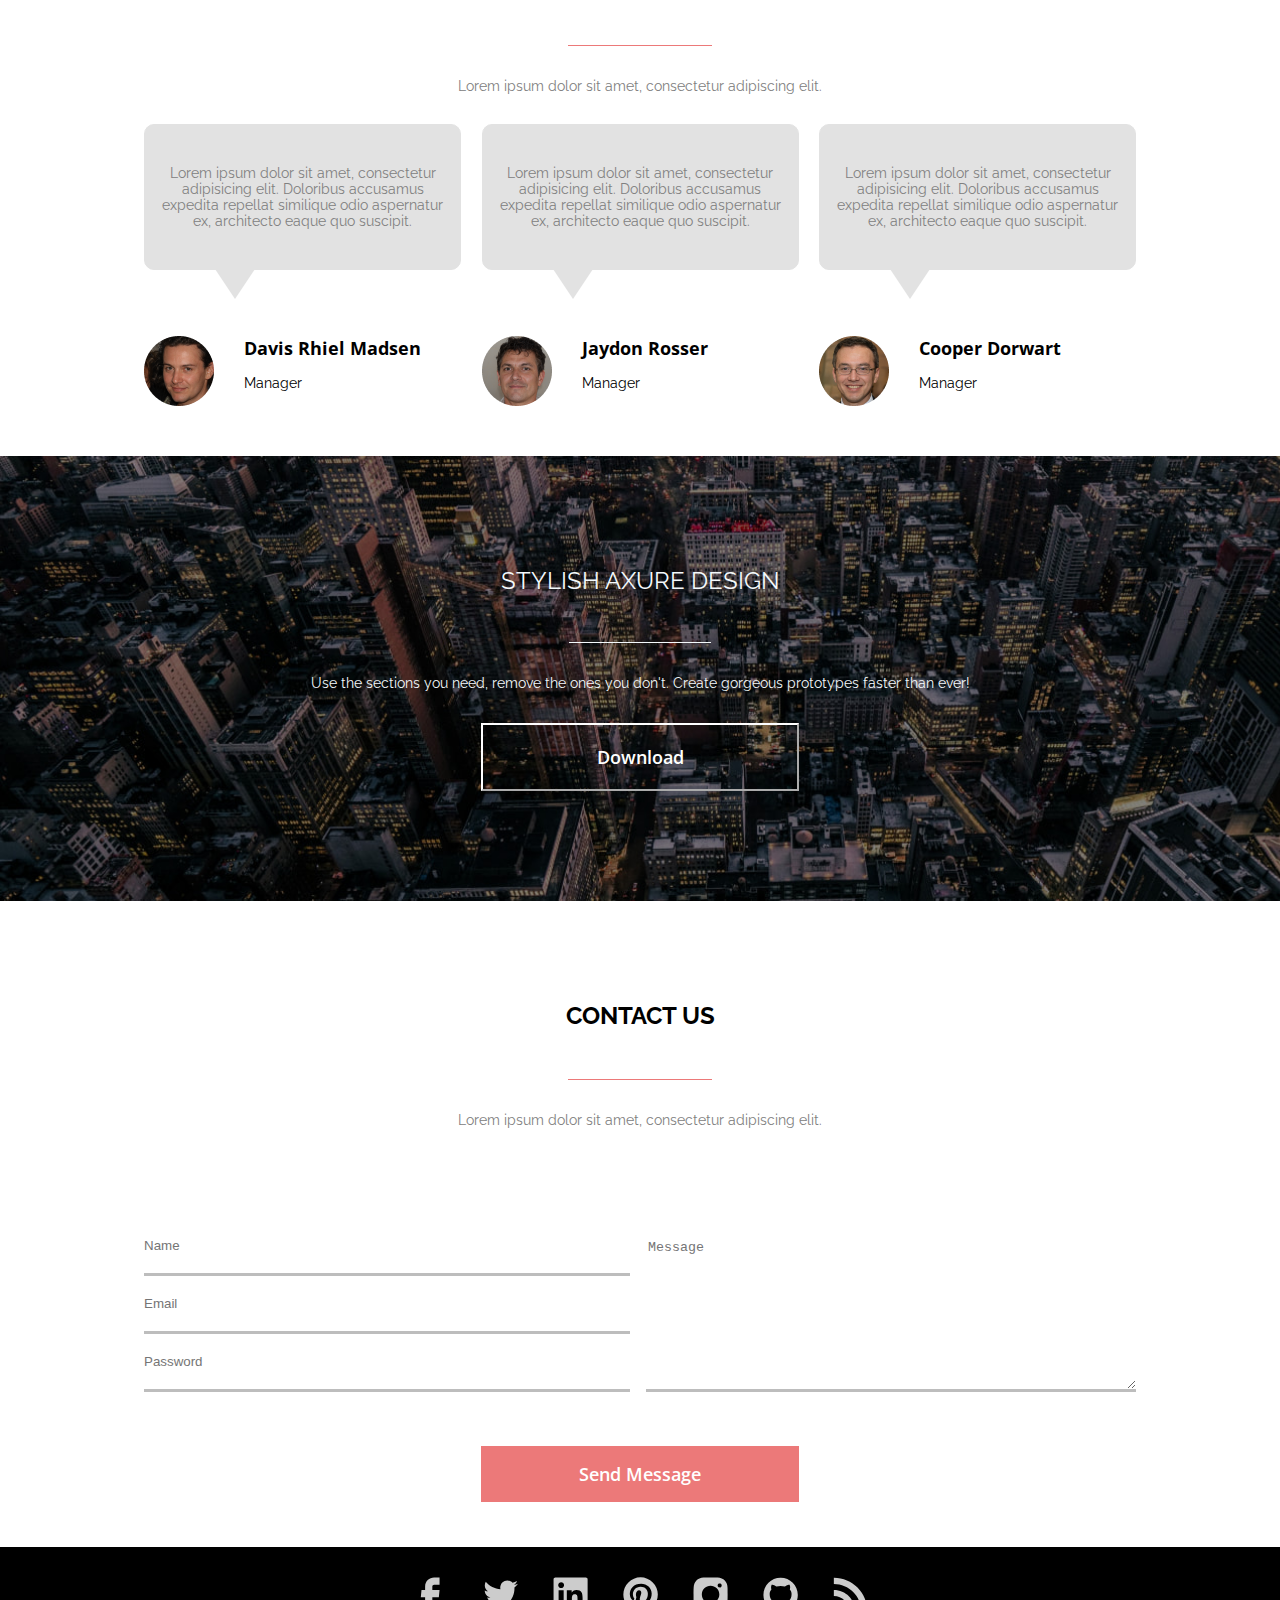
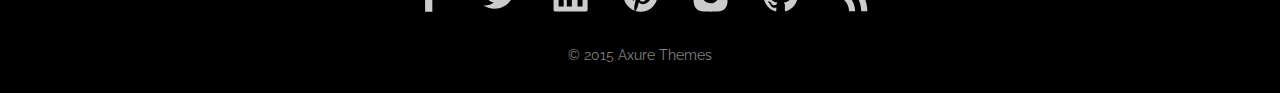
==== commit b518f591: "homework1" ====
--- a/index.html
+++ b/index.html
@@ -16,9 +16,9 @@
         <ul class="loft__menu menu">
             <li><a class="menu__nav" href="#">Features</a></li>
             <li><a class="menu__nav" href="#">About</a></li>
-            <li><a style="color:white" class="menu__nav" href="#Pricing">Pricing</a></li>
+            <li><a class="menu__nav" href="#Pricing">Pricing</a></li>
             <li><a class="menu__nav" href="#">Reviews</a></li>
-            <li><a style="color:white" class="menu__nav" href="#Contact">Contact</a></li>
+            <li><a class="menu__nav" href="#Contact">Contact</a></li>
         </ul>
         </nav>
     </div>
@@ -143,7 +143,7 @@
 <section id="Pricing" class="pricing-options">
 <div class="container">
     <h3 class="title">PRICING OPTIONS</h3>
-    <p class="subhead">Lorem ipsum dolor sit amet, consectetur adipiscing elit.</p>
+    <p class="subtitle">Lorem ipsum dolor sit amet, consectetur adipiscing elit.</p>
         <ul class="blocks">
             <li class="blocks__paragraph">
                 <h3 class="blocks__paragraph--basic">Basic</h3>
@@ -183,7 +183,7 @@
 </section>
 <section class="customers container">
     <h3 class="title">WHAT OUR CUSTOMERS ARE SAYING</h3>
-    <p class="customers__subhead">Lorem ipsum dolor sit amet, consectetur adipiscing elit.</p>
+    <p class="subtitle">Lorem ipsum dolor sit amet, consectetur adipiscing elit.</p>
 
     <ul class="list">
         <li class="list__description none">
@@ -244,7 +244,7 @@
         <div class="container">
             <h2 class="title">CONTACT US</h2>
 
-            <p class="contact__subtitle">Lorem ipsum dolor sit amet, consectetur adipiscing elit.</p>
+            <p class="subtitle">Lorem ipsum dolor sit amet, consectetur adipiscing elit.</p>
             <form class="field" method="post">
                 <div class="field__main">
                 <div class="field__left">
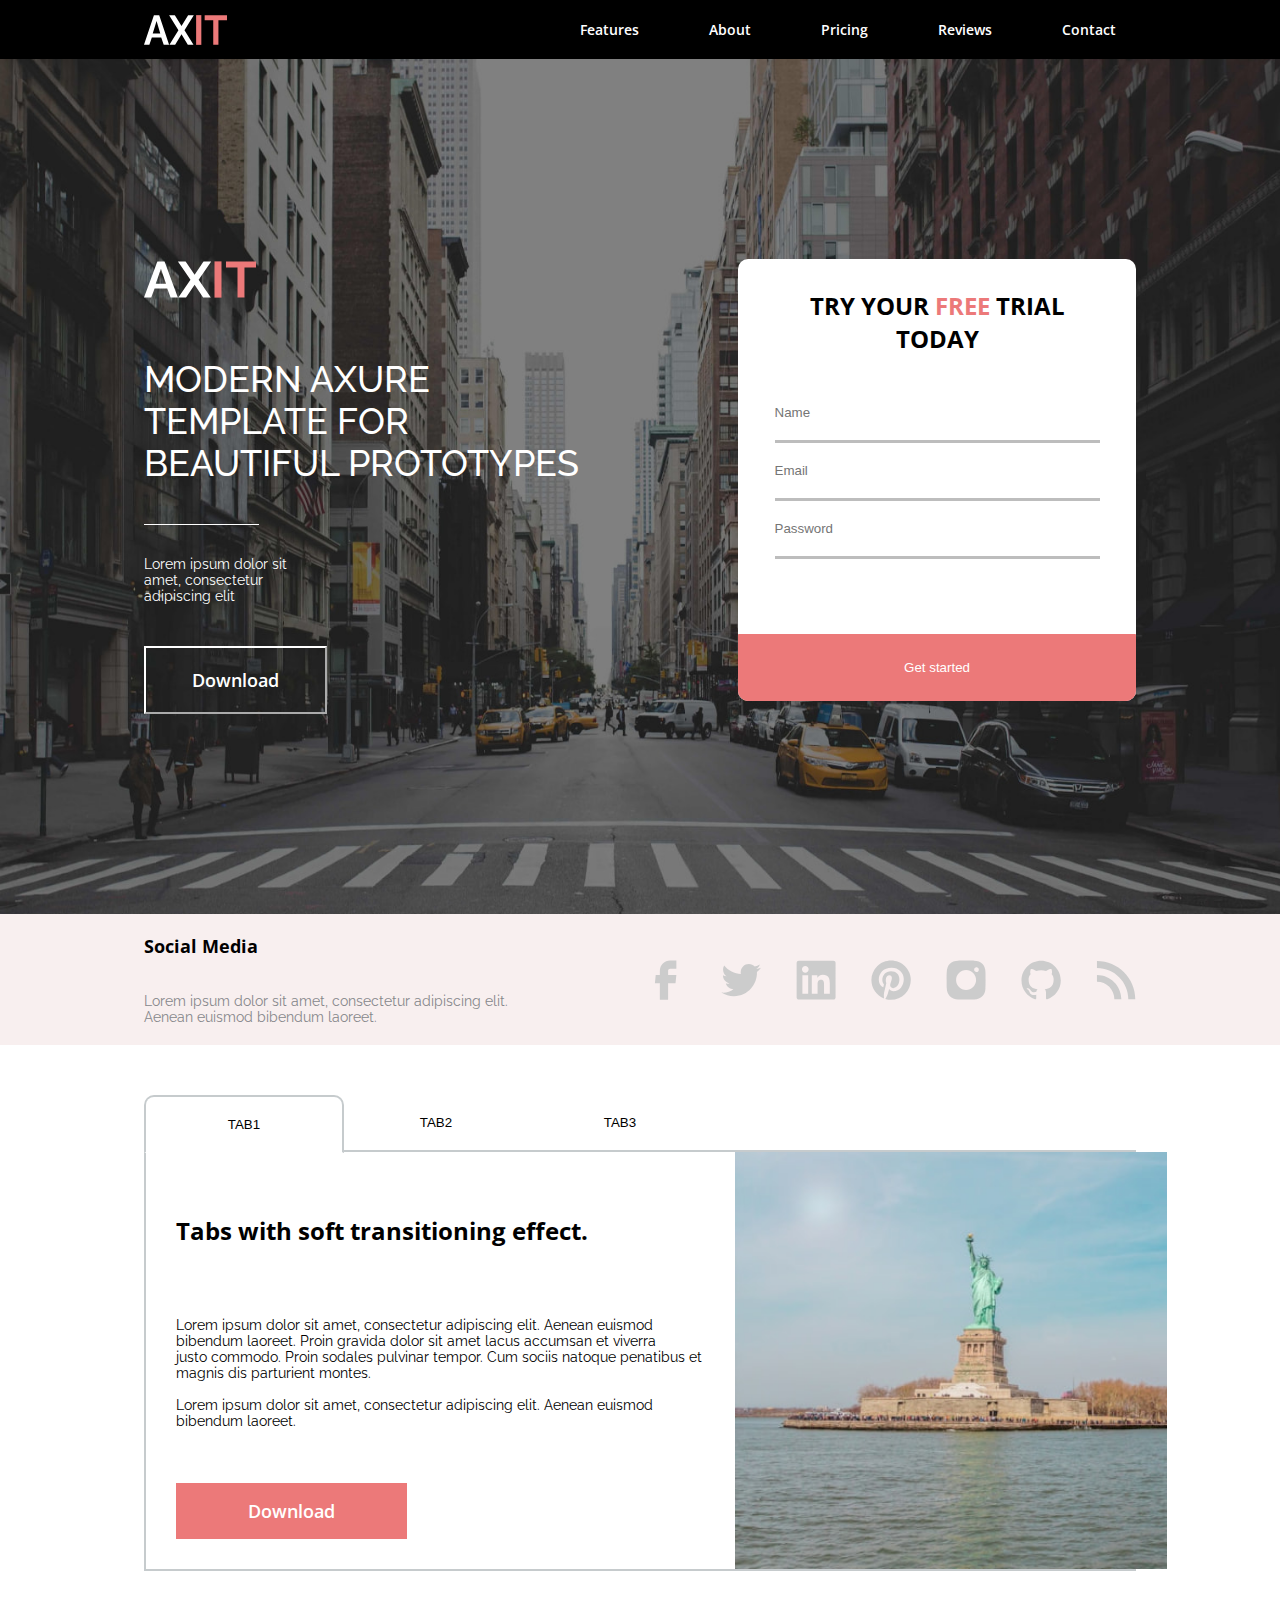
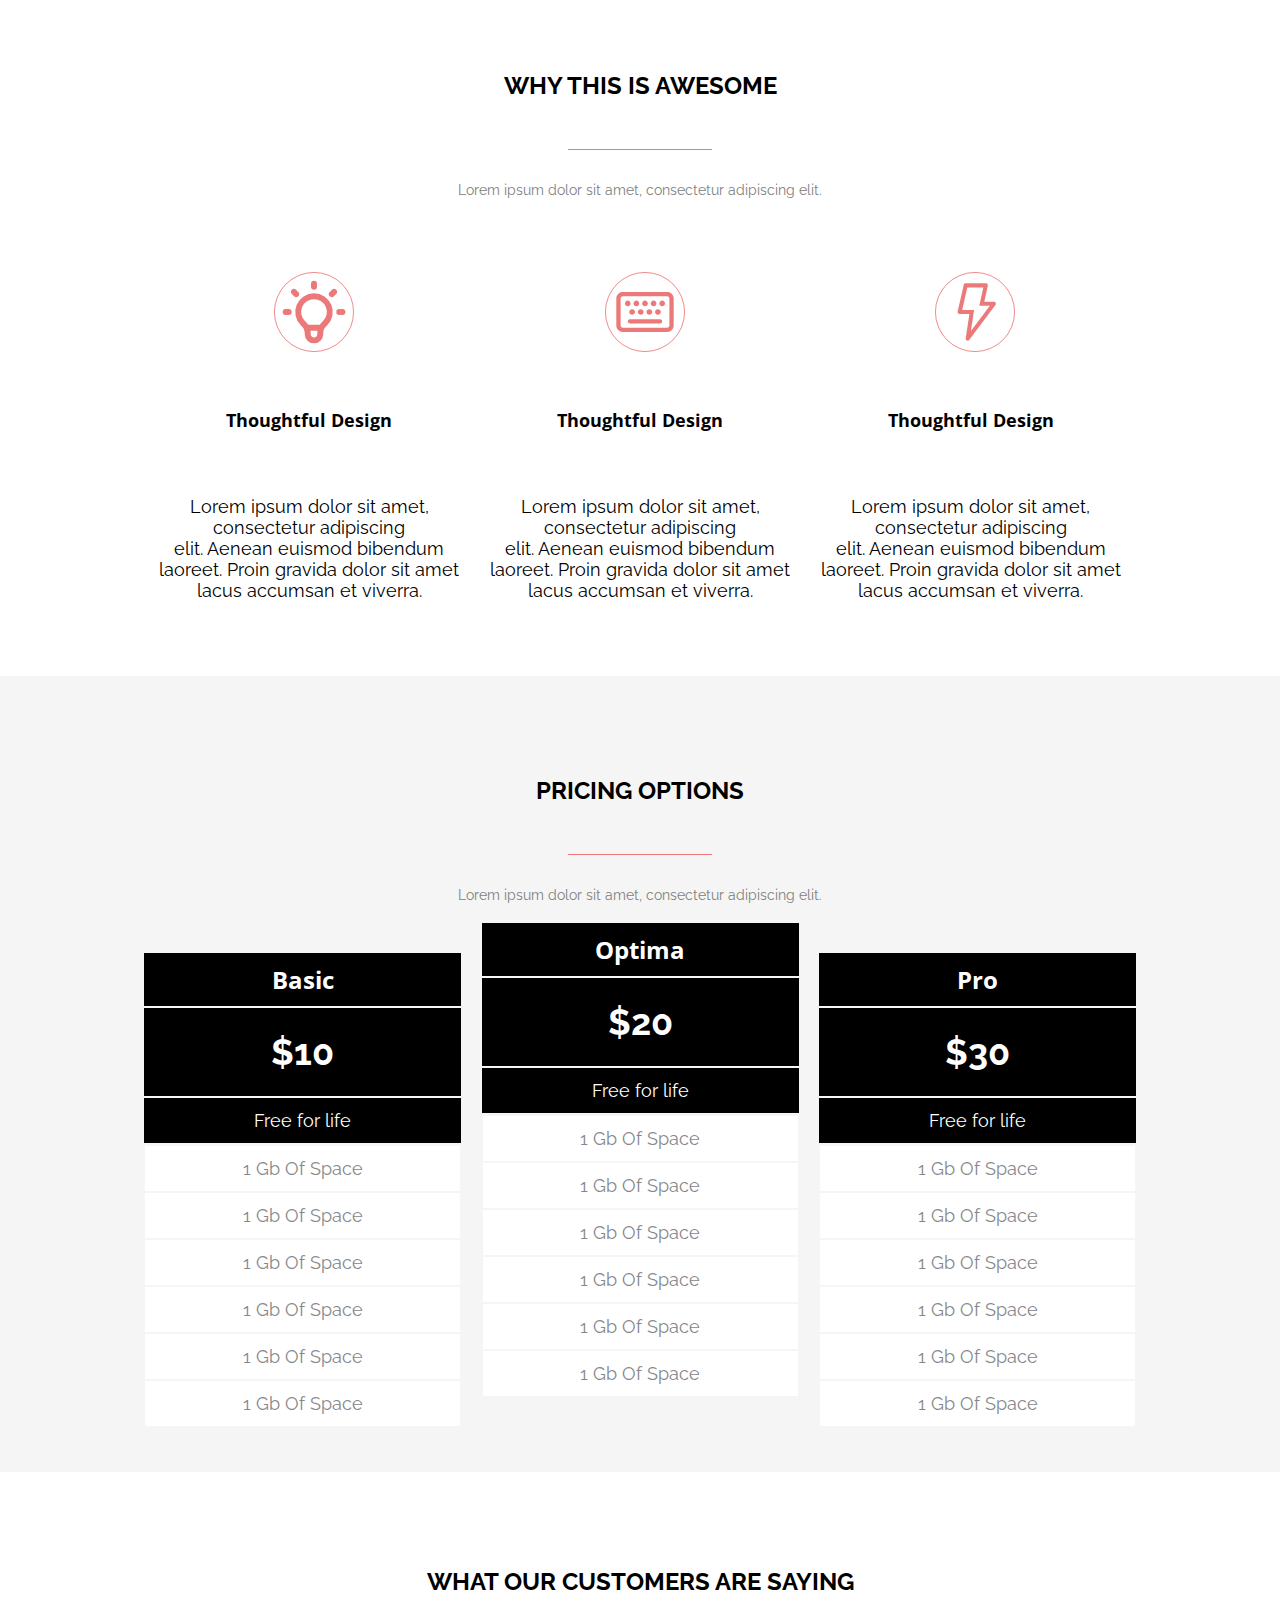
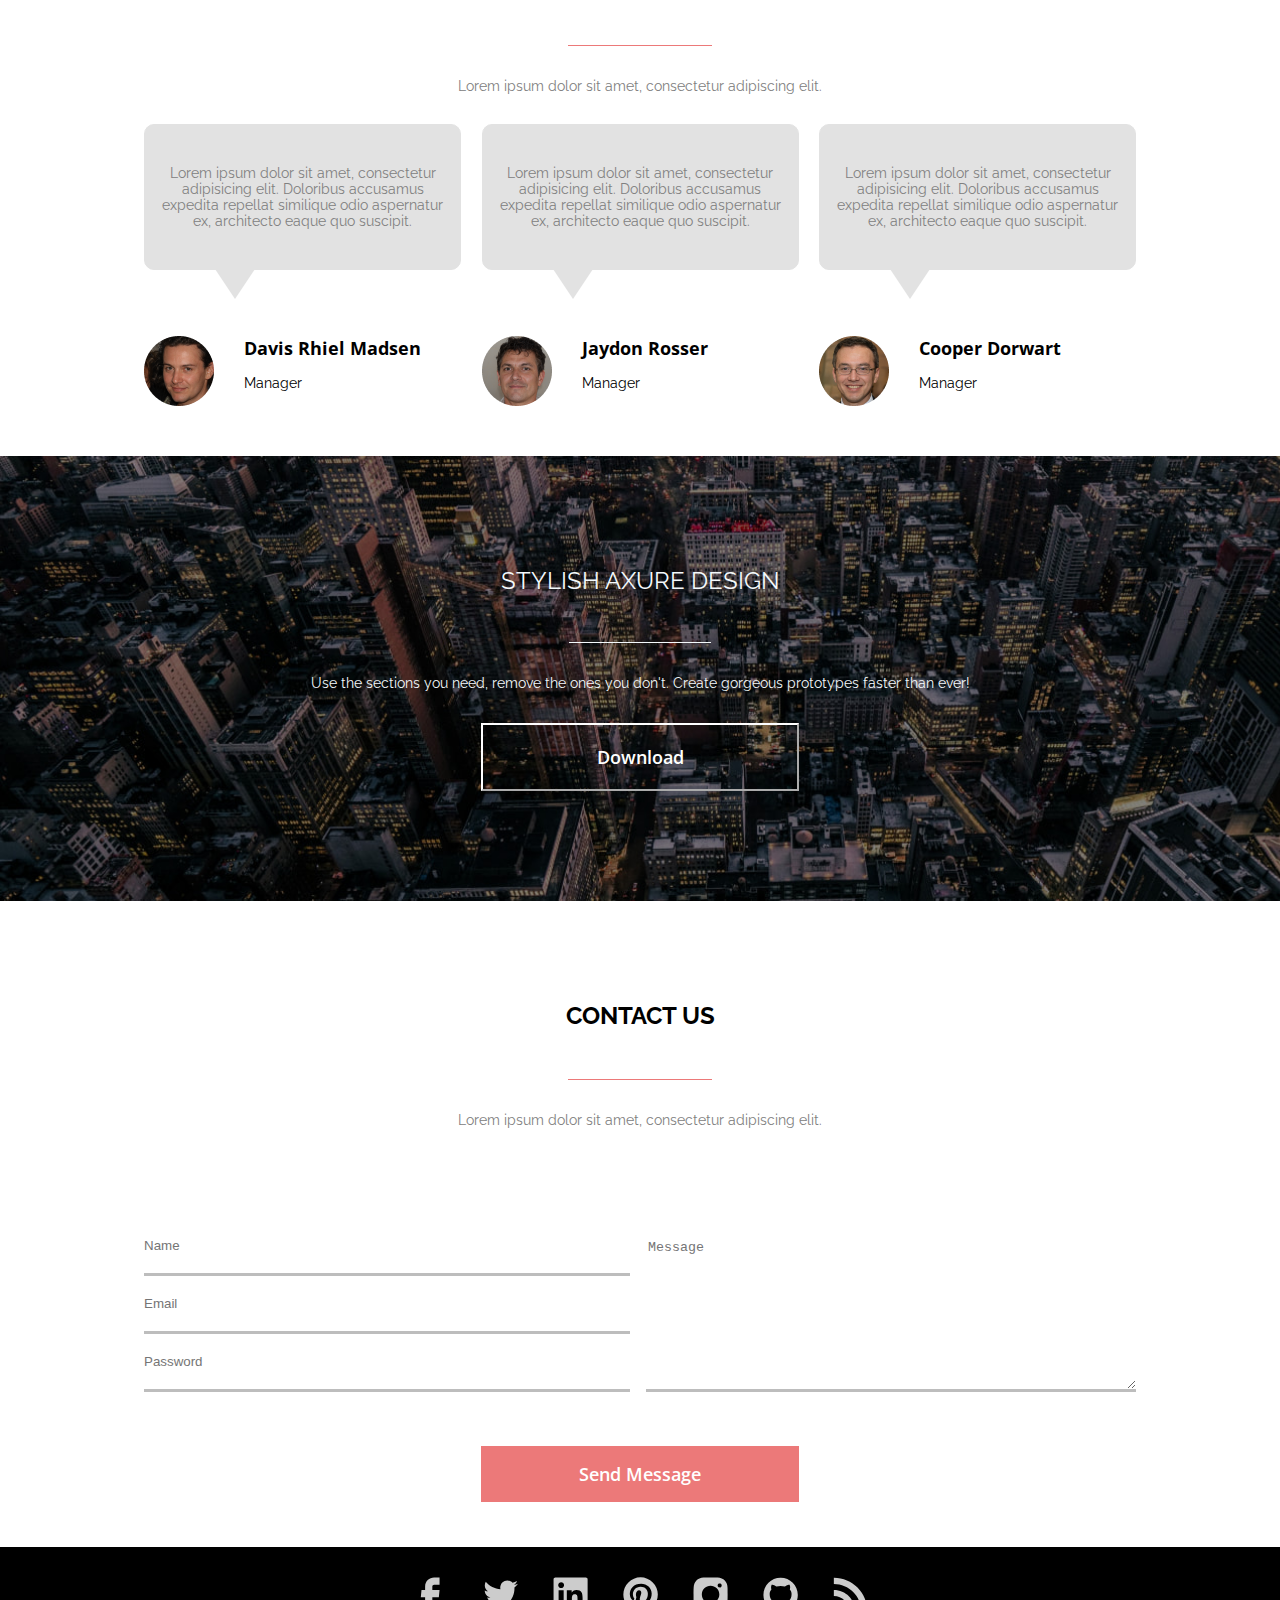
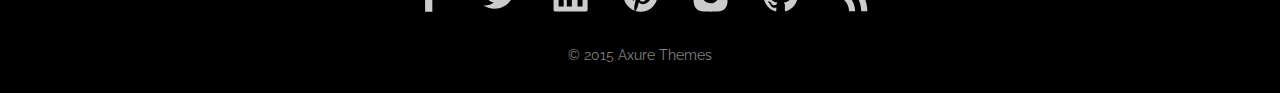
==== commit b8e57ec1: "homework1" ====
--- a/index.html
+++ b/index.html
@@ -2,7 +2,7 @@
 <html lang="en">
 <head>
     <meta charset="UTF-8">
-    <title>Title</title>
+    <title>subTitle</title>
     <link href="https://fonts.googleapis.com/css2?family=Raleway&display=swap" rel="stylesheet">
     <link href="https://fonts.googleapis.com/css2?family=Open+Sans&display=swap" rel="stylesheet">
     <link rel="stylesheet" href="css/main.css" type="text/css">
@@ -13,7 +13,7 @@
     <div class="loft container">
         <img class="loft__logo" src="/picture/header/AXIT.svg" alt="AXIT" width="83px" height="30px">
         <nav>
-        <ul class="loft__menu menu">
+            <ul class="loft__menu menu">
             <li><a class="menu__nav" href="#">Features</a></li>
             <li><a class="menu__nav" href="#">About</a></li>
             <li><a class="menu__nav" href="#Pricing">Pricing</a></li>
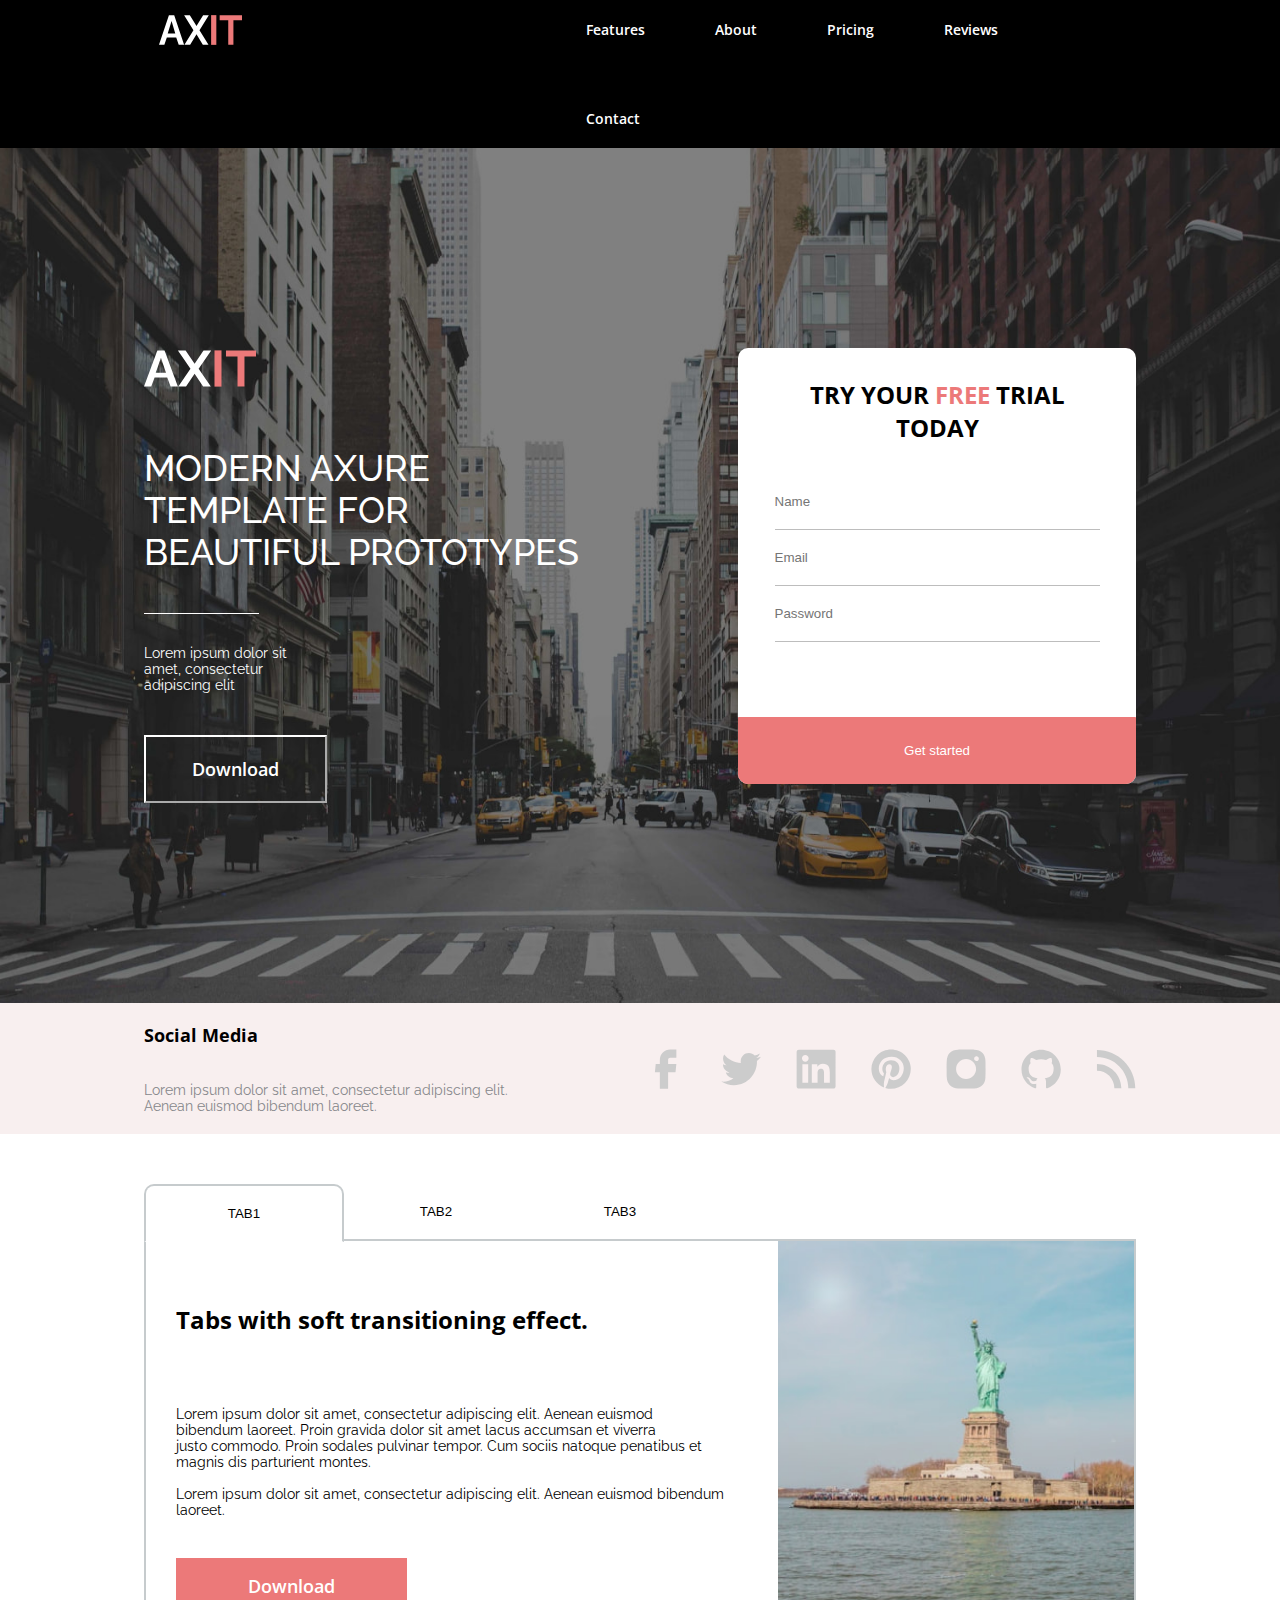
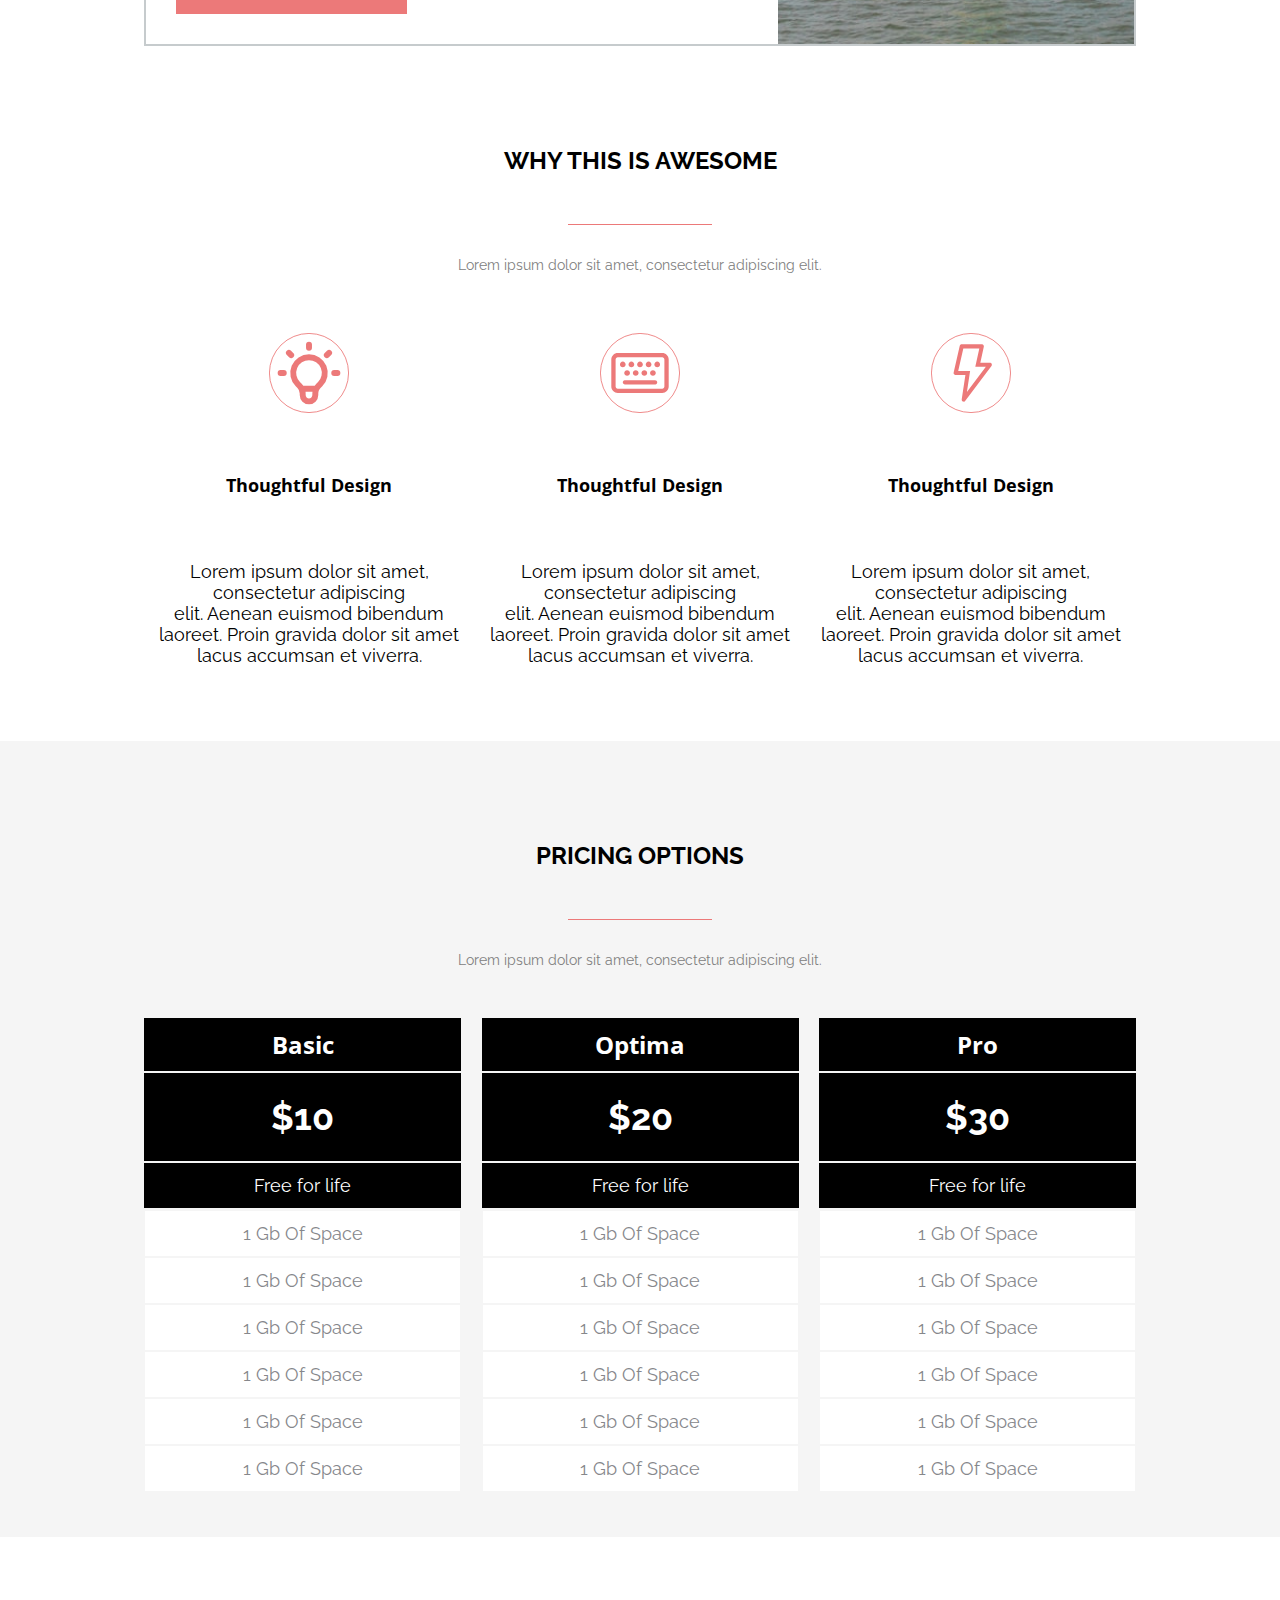
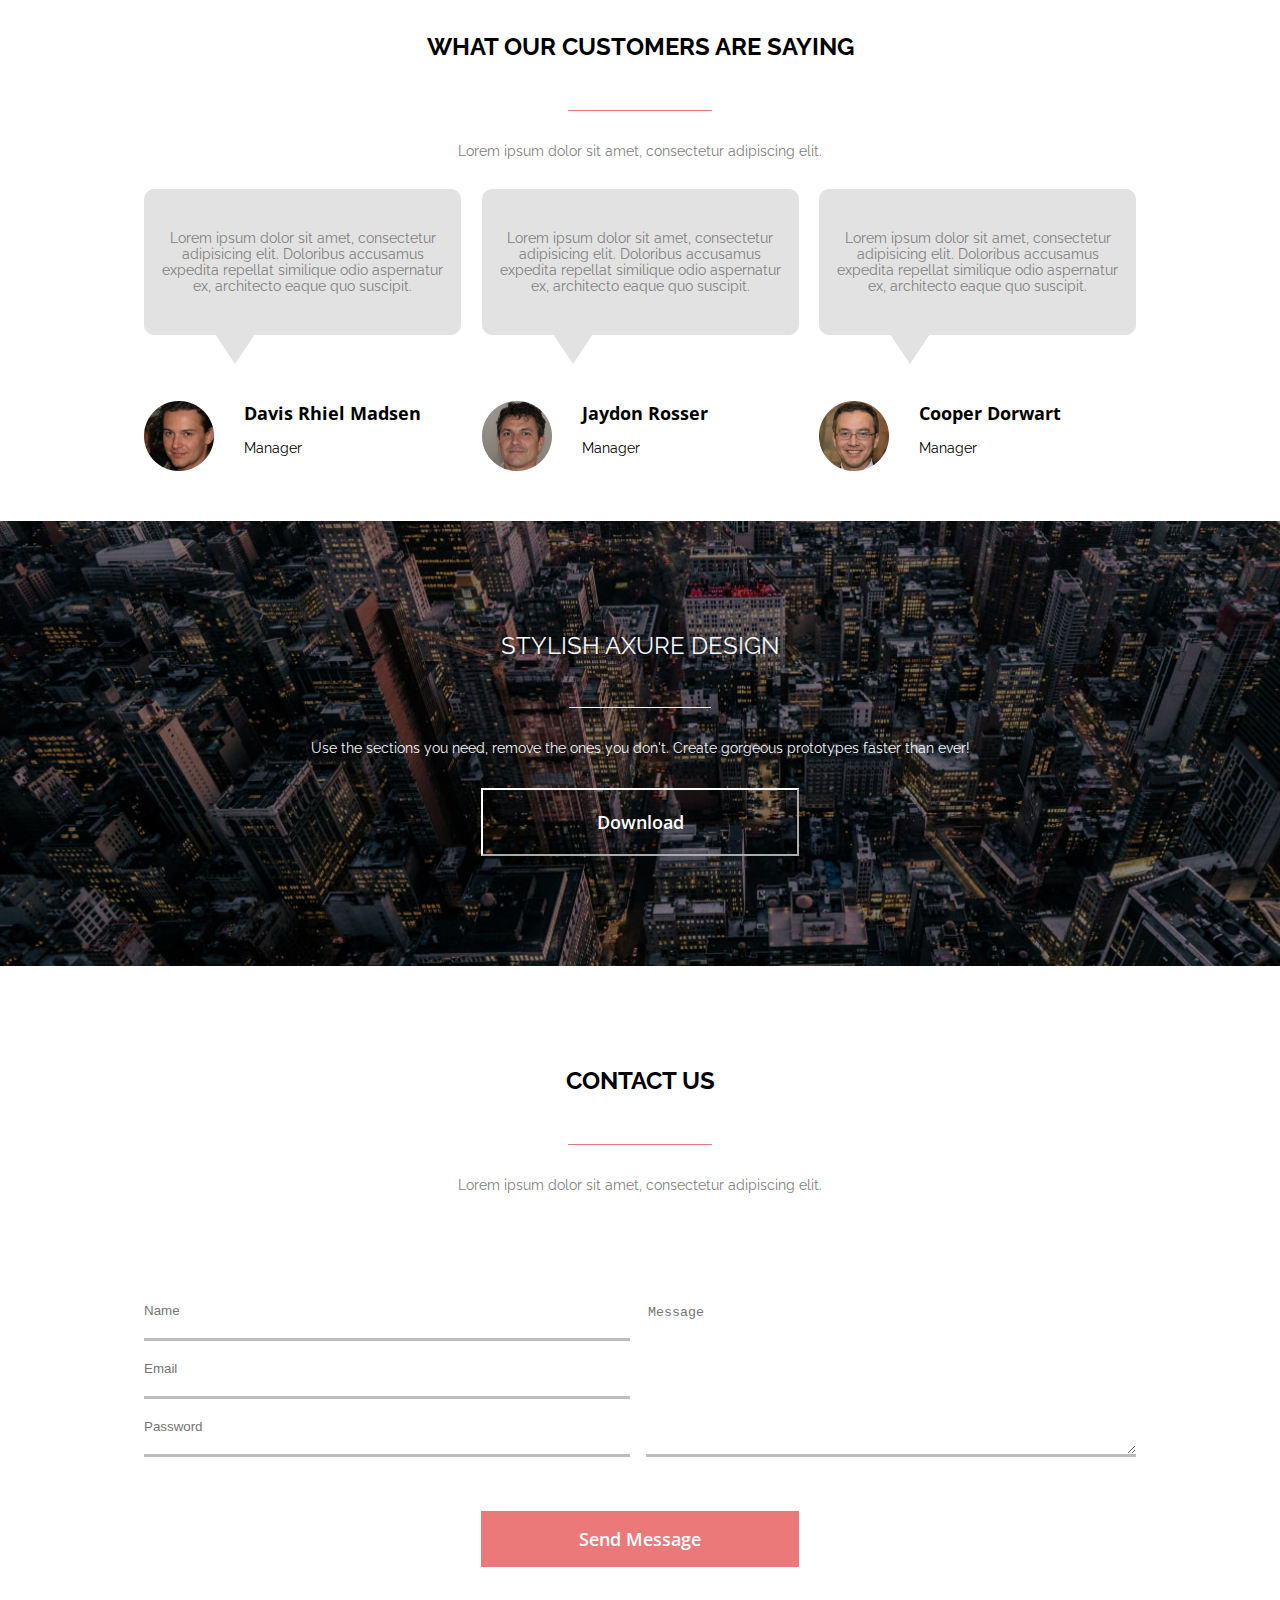
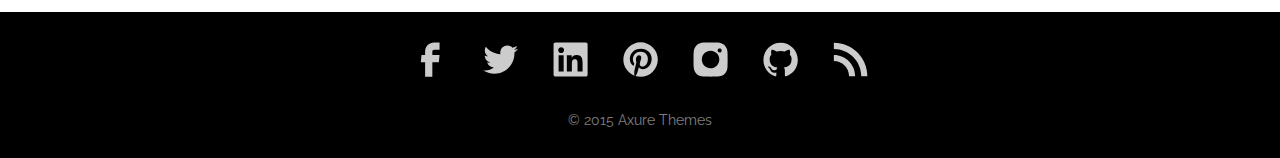
==== commit 1e832815: "homework1" ====
--- a/index.html
+++ b/index.html
@@ -2,7 +2,7 @@
 <html lang="en">
 <head>
     <meta charset="UTF-8">
-    <title>subTitle</title>
+    <title>privet</title>
     <link href="https://fonts.googleapis.com/css2?family=Raleway&display=swap" rel="stylesheet">
     <link href="https://fonts.googleapis.com/css2?family=Open+Sans&display=swap" rel="stylesheet">
     <link rel="stylesheet" href="css/main.css" type="text/css">
@@ -11,7 +11,7 @@
 <body>
 <header class="header">
     <div class="loft container">
-        <img class="loft__logo" src="/picture/header/AXIT.svg" alt="AXIT" width="83px" height="30px">
+        <a href="#"><img class="loft__logo" src="./picture/header/AXIT.svg" alt="AXIT"></a>
         <nav>
             <ul class="loft__menu menu">
             <li><a class="menu__nav" href="#">Features</a></li>
@@ -27,10 +27,10 @@
 <section class="axit">
     <div class="container preview">
         <div class="container__content">
-            <img src="/picture/AXIT/axit-logo(desktop).svg" class="container__content--axit" width="165px" height="55px" alt="AXIT">
+            <img src="./picture/AXIT/axit-logo(desktop).svg" class="container__content--axit" width="165px" height="55px" alt="AXIT">
             <h1 class="container__content--title">MODERN AXURE TEMPLATE FOR BEAUTIFUL PROTOTYPES</h1>
             <p class="container__content--subtitle">Lorem ipsum dolor sit amet, consectetur adipiscing elit</p>
-            <button class="container__content--button">Download</button>
+            <button type="button" class="container__content--button">Download</button>
         </div>
         <form class="container__input" method="post" action="">
             <h2 class="container__input--title free">TRY YOUR <span class="free__color">FREE</span> TRIAL TODAY</h2>
@@ -57,25 +57,25 @@
         <ul class="social__logo">
             <li>
                 <a href="#" title="Facebook" class="social__img-wrap">
-                    <img src="/picture/footer/facebook.svg" alt="facebook" class="social__img"></a></li>
+                    <img src="./picture/footer/facebook.svg" alt="facebook" class="social__img"></a></li>
             <li>
                 <a href="#" title="Twitter" class="social__img-wrap">
-                    <img src="/picture/footer/twitter.svg" alt="twitter" class="social__img"></a></li>
+                    <img src="./picture/footer/twitter.svg" alt="twitter" class="social__img"></a></li>
             <li>
                 <a href="#" title="LinkedIn" class="social__img-wrap">
-                    <img src="/picture/footer/in.svg" alt="in" class="social__img"></a></li>
+                    <img src="./picture/footer/in.svg" alt="in" class="social__img"></a></li>
             <li>
                 <a href="#" title="Pinterest" class="social__img-wrap">
-                    <img src="/picture/footer/p.svg" alt="p" class="social__img"></a></li>
+                    <img src="./picture/footer/p.svg" alt="p" class="social__img"></a></li>
             <li>
                 <a href="#" title="Instagram" class="social__img-wrap">
-                    <img src="/picture/footer/insta.svg" alt="insta" class="social__img"></a></li>
+                    <img src="./picture/footer/insta.svg" alt="insta" class="social__img"></a></li>
             <li>
                 <a href="#" title="Github" class="social__img-wrap">
-                    <img src="/picture/footer/github.svg" alt="github" class="social__img"></a></li>
+                    <img src="./picture/footer/github.svg" alt="github" class="social__img"></a></li>
             <li>
                 <a href="#" title="Wi-Fi" class="social__img-wrap">
-                    <img src="/picture/footer/wi-fi.svg" alt="wi-fi" class="social__img"></a></li>
+                    <img src="./picture/footer/wi-fi.svg" alt="wi-fi" class="social__img"></a></li>
         </ul>
     </div>
 
@@ -111,8 +111,8 @@
                 <button class="content__description--button" type="button">Download</button>
                 </div>
             <picture>
-                <source srcset="/picture/State(tablet).jpg" media="(max-width:1510px)">
-                <img class="state" src="/picture/Rectangle 111.png" alt="freedom">
+                <source srcset="./picture/State(tablet).jpg" media="(max-width:1510px)">
+                <img class="state" src="./picture/Rectangle 111.png" alt="freedom">
             </picture>
         </div>
     </div>
@@ -122,19 +122,19 @@
 
     <p class="subtitle">Lorem ipsum dolor sit amet, consectetur adipiscing elit.</p>
     <ul class="description">
-        <li class="description__design">
-            <p class="description__design--title awesome-lamp">Thoughtful Design</p>
+        <li class="description__design awesome-lamp">
+            <p class="description__design--title">Thoughtful Design</p>
             <p class="description__design--information">Lorem ipsum dolor sit amet, consectetur adipiscing<br>
             elit. Aenean euismod bibendum laoreet. Proin gravida  dolor sit amet lacus accumsan et viverra.</p>
         </li>
-        <li class="description__design">
-            <p class="description__design--title awesome-board">Thoughtful Design</p>
+        <li class="description__design awesome-board">
+            <p class="description__design--title">Thoughtful Design</p>
             <p class="description__design--information">Lorem ipsum dolor sit amet, consectetur adipiscing<br>
             elit. Aenean euismod bibendum laoreet. Proin gravida  dolor sit amet lacus accumsan et viverra.</p>
         </li>
-        <li class="description__design">
-
-            <p class="description__design--title awesome-lightning">Thoughtful Design</p>
+        <li class="description__design awesome-lightning">
+
+            <p class="description__design--title">Thoughtful Design</p>
             <p class="description__design--information">Lorem ipsum dolor sit amet, consectetur adipiscing<br>
             elit. Aenean euismod bibendum laoreet. Proin gravida  dolor sit amet lacus accumsan et viverra.</p>
         </li>
@@ -156,7 +156,7 @@
                 <p class="blocks__paragraph--1gb">1 Gb Of Space</p>
                 <p class="blocks__paragraph--1gb">1 Gb Of Space</p>
         </li>
-        <li class="blocks__paragraph blocks__middle">
+        <li class="blocks__paragraph">
             <h3 class="blocks__paragraph--basic">Optima</h3>
             <p class="blocks__paragraph--10">$20</p>
             <p class="blocks__paragraph--life">Free for life</p>
@@ -193,7 +193,7 @@
                 odio aspernatur ex, architecto eaque
                 quo suscipit.</p>
         <div class="workers">
-            <img src="picture/Ellipse 7 (1).png" alt="face">
+            <img src="./picture/Ellipse 7 (1).png" alt="face">
             <div class="contacts">
                 <p class="contacts__name">Davis Rhiel Madsen</p>
                 <p class="contacts__info">Manager</p>
@@ -208,7 +208,7 @@
                 odio aspernatur ex, architecto eaque
                 quo suscipit.</p>
         <div class="workers">
-            <img src="picture/второй.png" alt="face2">
+            <img src="./picture/второй.png" alt="face2">
             <div>
             <p class="contacts__name">Jaydon Rosser</p>
             <p class="contacts__info">Manager</p>
@@ -224,7 +224,7 @@
                 odio aspernatur ex, architecto eaque
                 quo suscipit.</p>
         <div class="workers">
-            <img src="picture/третий.png" alt="face3">
+            <img src="./picture/третий.png" alt="face3">
             <div>
                 <p class="contacts__name">Cooper Dorwart</p>
                 <p class="contacts__info">Manager</p>
@@ -274,31 +274,31 @@
     <ul class="logo">
         <li>
             <a href="https://www.facebook.com/" title="Facebook" class="footer__img-wrap">
-                <img class="footer__img" src="/picture/footer/facebook.svg" alt="facebook"></a>
+                <img class="footer__img" src="./picture/footer/facebook.svg" alt="facebook"></a>
         </li>
         <li>
             <a href="#" title="Twitter" class="footer__img-wrap">
-                <img class="footer__img" src="/picture/footer/twitter.svg" alt="twitter"></a>
+                <img class="footer__img" src="./picture/footer/twitter.svg" alt="twitter"></a>
         </li>
         <li>
             <a href="#" title="LinkedIn" class="footer__img-wrap">
-                <img class="footer__img" src="/picture/footer/in.svg" alt="in"></a>
+                <img class="footer__img" src="./picture/footer/in.svg" alt="in"></a>
         </li>
         <li>
             <a href="#" title="Pinterest" class="footer__img-wrap">
-                <img class="footer__img" src="/picture/footer/p.svg" alt="p"></a>
+                <img class="footer__img" src="./picture/footer/p.svg" alt="p"></a>
         </li>
         <li>
             <a href="#" title="Instagram" class="footer__img-wrap">
-                <img class="footer__img" src="/picture/footer/insta.svg" alt="insta"></a>
+                <img class="footer__img" src="./picture/footer/insta.svg" alt="insta"></a>
         </li>
         <li>
             <a href="#" title="Github" class="footer__img-wrap">
-                <img class="footer__img" src="/picture/footer/github.svg" alt="github"></a>
+                <img class="footer__img" src="./picture/footer/github.svg" alt="github"></a>
         </li>
         <li>
             <a href="#" title="Wi-Fi" class="footer__img-wrap">
-                <img class="footer__img" src="/picture/footer/wi-fi.svg" alt="wi-fi"></a>
+                <img class="footer__img" src="./picture/footer/wi-fi.svg" alt="wi-fi"></a>
         </li>
     </ul>
     <p class="office">© 2015 Axure Themes</p>
